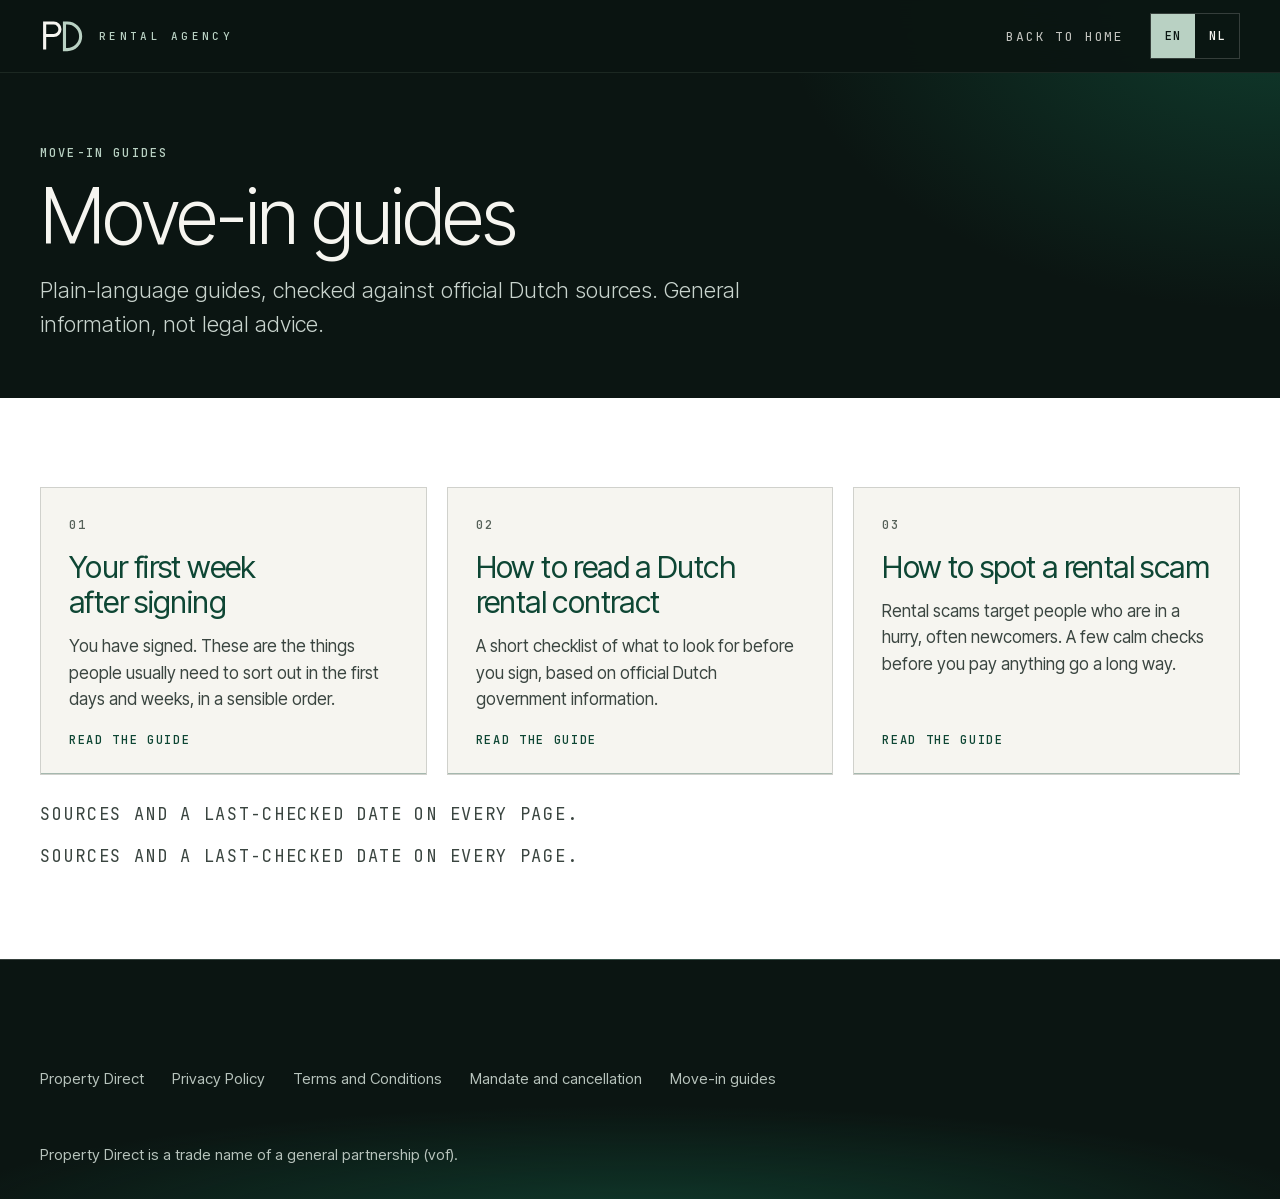
==== guides/index.html @ ff00912d "Move-in guides (EN/NL, sourced) and a tickable first-week checklist on the home page" ====
<!doctype html>
<html lang="en" data-title="gHubTitle" data-desc="gHubDesc">
<head>
  <meta charset="utf-8">
  <meta name="viewport" content="width=device-width, initial-scale=1, viewport-fit=cover">
  <title>Move-in guides – Property Direct</title>
  <meta name="description" content="Plain-language guides for moving to the Netherlands: your first week, reading a rental contract and spotting rental scams.">
  <meta name="theme-color" content="#0B1512">
  <meta name="color-scheme" content="light">
  <meta name="robots" content="index, follow">
  <link rel="alternate" hreflang="en" href="https://propertydirect.nl/guides/">
  <link rel="alternate" hreflang="nl" href="https://propertydirect.nl/guides/?lang=nl">
  <link rel="alternate" hreflang="x-default" href="https://propertydirect.nl/guides/">
  <link rel="canonical" href="https://propertydirect.nl/guides/">
  <link rel="icon" type="image/svg+xml" href="../favicon.svg">
  <link rel="icon" type="image/png" sizes="32x32" href="../favicon-32.png">
  <link rel="apple-touch-icon" sizes="180x180" href="../apple-touch-icon.png">
  <link rel="manifest" href="../site.webmanifest">
  <meta property="og:type" content="website">
  <meta property="og:site_name" content="Property Direct">
  <meta property="og:title" content="Move-in guides – Property Direct">
  <meta property="og:url" content="https://propertydirect.nl/guides/">
  <meta property="og:image" content="https://propertydirect.nl/og-image.png">
  <meta property="og:description" content="Plain-language guides for moving to the Netherlands: your first week, reading a rental contract and spotting rental scams.">
  <meta name="twitter:card" content="summary_large_image">
  <link rel="preload" href="../fonts/inter-tight-latin.woff2" as="font" type="font/woff2" crossorigin>
  <link rel="stylesheet" href="../css/style.css">
  <script src="../js/config.js" defer></script>
  <script src="../js/i18n.js" defer></script>
  <script>document.documentElement.classList.add('js');</script>
</head>
<body>
  <a class="skip" href="#main" data-i18n="skip">Skip to content</a>
  <svg width="0" height="0" style="position:absolute" aria-hidden="true" focusable="false">
    <symbol id="pd" viewBox="0 0 158 120">
      <path class="mp" d="M16 108 V14 H48 A22 22 0 0 1 48 58 H16" fill="none" stroke-width="11" stroke-linejoin="miter"/>
      <path class="md" d="M86 108 V14 H96 A47 47 0 0 1 96 108 Z" fill="none" stroke-width="11" stroke-linejoin="miter"/>
    </symbol>
  </svg>

  <header class="site-header always-solid" id="site-header">
    <div class="wrap bar">
      <a class="brand" href="../index.html" aria-label="PD Rental Agency – Property Direct">
        <svg class="mark" viewBox="0 0 158 120" width="45" height="34" aria-hidden="true" focusable="false"><use href="#pd"/></svg>
        <span>Rental Agency</span>
      </a>
      <div class="bar-end">
        <a class="back-link" href="../index.html" data-i18n="backHome">Back to home</a>
        <div class="lang" role="group" aria-label="Language / Taal">
          <button type="button" data-lang="en" aria-pressed="true">EN</button>
          <button type="button" data-lang="nl" aria-pressed="false">NL</button>
        </div>
      </div>
    </div>
  </header>

  <main id="main">
    <section class="legal-hero">
      <div class="wrap">
        <p class="label on-dark"><a class="crumb" href="../index.html" data-i18n="guidesLabel">Move-in guides</a></p>
        <h1 data-lang-block="en">Move-in guides</h1>
        <h1 data-lang-block="nl" hidden>Verhuisgidsen</h1>
        <p class="lead-hero" data-i18n="guidesLead" data-lang-block="en">Plain-language guides, checked against official Dutch sources. General information, not legal advice.</p>
        <p class="lead-hero" data-lang-block="nl" hidden>Begrijpelijke gidsen, getoetst aan officiële Nederlandse bronnen. Algemene informatie, geen juridisch advies.</p>
      </div>
    </section>
    <section class="legal guide">
      <div class="wrap">
        <div class="doc wide">
<div class="gcards"><a class="gcard" href="first-week.html"><span class="label">01</span><h2 data-i18n="g1t">Your first week after signing</h2><p data-i18n="g1l">You have signed. These are the things people usually need to sort out in the first days and weeks, in a sensible order.</p><span class="go" data-i18n="guideRead">Read the guide</span></a><a class="gcard" href="rental-contract.html"><span class="label">02</span><h2 data-i18n="g2t">How to read a Dutch rental contract</h2><p data-i18n="g2l">A short checklist of what to look for before you sign, based on official Dutch government information.</p><span class="go" data-i18n="guideRead">Read the guide</span></a><a class="gcard" href="rental-scams.html"><span class="label">03</span><h2 data-i18n="g3t">How to spot a rental scam</h2><p data-i18n="g3l">Rental scams target people who are in a hurry, often newcomers. A few calm checks before you pay anything go a long way.</p><span class="go" data-i18n="guideRead">Read the guide</span></a></div><p class="checked" data-i18n="guideSources">Sources and a last-checked date on every page.</p>
</div><p class="checked" data-i18n="guideSources">Sources and a last-checked date on every page.</p>

        </div>
      </div>
    </section>
  </main>

  <footer class="site-footer">
    <div class="wrap">
      <ul class="flinks legal-links">
        <li><a href="../index.html">Property Direct</a></li>
        <li><a href="../privacy.html" data-i18n="privacyLink">Privacy Policy</a></li>
        <li><a href="../terms.html" data-i18n="termsLink">Terms and Conditions</a></li>
        <li><a href="../mandate.html" data-i18n="mandateLink">Mandate and cancellation</a></li>
        <li><a href="../guides/index.html" data-i18n="guidesLink">Move-in guides</a></li>
      </ul>
      <p class="fine" data-i18n="fVof" style="margin-top:20px;padding-top:20px">Property Direct is a trade name of a general partnership (vof).</p>
    </div>
  </footer>

</body>
</html>
---- css/style.css ----
/* Property Direct
   Quiet and editorial: Night and Paper, emerald glows, hairlines, square corners.
   Inter Tight light for display, JetBrains Mono for labels. */

@font-face {
  font-family: 'Inter Tight';
  src: url('../fonts/inter-tight-latin.woff2') format('woff2');
  font-weight: 300 600;
  font-style: normal;
  font-display: swap;
}
@font-face {
  font-family: 'JetBrains Mono';
  src: url('../fonts/jetbrains-mono-latin.woff2') format('woff2');
  font-weight: 400 500;
  font-style: normal;
  font-display: swap;
}
/* Handwriting face for signatures and initials (SIL Open Font License, Mrs Saint Delafield). Loaded only when used. */
@font-face {
  font-family: 'Signature';
  src: url('../fonts/signature-latin.woff2') format('woff2');
  font-weight: 400;
  font-style: normal;
  font-display: swap;
}
/* Metric-matched fallback so the swap to Inter Tight does not move the layout. */
@font-face {
  font-family: 'Inter Tight Fallback';
  src: local('Arial');
  size-adjust: 96%;
  ascent-override: 96%;
  descent-override: 24%;
  line-gap-override: 0%;
}
@font-face {
  font-family: 'JetBrains Mono Fallback';
  src: local('Menlo'), local('Courier New');
  size-adjust: 100%;
}

:root {
  --nacht: #0B1512;
  --nacht-2: #101D19;
  --papier: #F6F5F0;
  --smaragd: #0E4634;
  --smaragd-dark: #0A3527;
  --glow: #166E50;
  --salie: #B9D1C3;
  --mist: #66726C;
  --mist-text: #566159;
  --wit: #FFFFFF;
  --ink-soft: #3A4540;
  --on-dark: #C9D4CE;
  --dim-dark: #94A19A;
  --err: #8A3B2E;
  --line: rgba(11, 21, 18, .16);
  --line-d: rgba(246, 245, 240, .18);
  --f-body: 'Inter Tight', 'Inter Tight Fallback', 'Helvetica Neue', Arial, sans-serif;
  --f-mono: 'JetBrains Mono', 'JetBrains Mono Fallback', ui-monospace, Menlo, monospace;
  --ease: cubic-bezier(.2, .7, .2, 1);
  --ease-reveal: cubic-bezier(.2, .7, .1, 1);
  --header-h: 72px;
  --noise: url("data:image/svg+xml,%3Csvg xmlns='http://www.w3.org/2000/svg' width='180' height='180'%3E%3Cfilter id='n'%3E%3CfeTurbulence type='fractalNoise' baseFrequency='.85' numOctaves='2' stitchTiles='stitch'/%3E%3CfeColorMatrix values='0 0 0 0 1 0 0 0 0 1 0 0 0 0 1 0 0 0 .55 0'/%3E%3C/filter%3E%3Crect width='100%25' height='100%25' filter='url(%23n)'/%3E%3C/svg%3E");
  color-scheme: light;
}

*, *::before, *::after { box-sizing: border-box; }

html { scroll-behavior: smooth; scroll-padding-top: 88px; -webkit-text-size-adjust: 100%; }

body {
  margin: 0;
  background: var(--papier);
  color: var(--nacht);
  font-family: var(--f-body);
  font-size: 18px;
  line-height: 1.55;
  font-synthesis: none;
  -webkit-font-smoothing: antialiased;
  text-rendering: optimizeLegibility;
  overflow-x: clip;
}

::selection { background: var(--smaragd); color: var(--papier); }
[hidden] { display: none !important; }
a { color: inherit; }
p { margin: 0; max-width: 62ch; text-wrap: pretty; }
h1, h2, h3, h4 { font-weight: 300; margin: 0; text-wrap: balance; }
h2 { font-size: clamp(34px, 5.2vw, 68px); line-height: 1.02; letter-spacing: -.03em; }
ol, ul { margin: 0; padding: 0; list-style: none; }
img, svg { max-width: 100%; }
section[id], .s { scroll-margin-top: 88px; }
.sr-only { position: absolute; width: 1px; height: 1px; margin: -1px; padding: 0; overflow: hidden; clip: rect(0 0 0 0); white-space: nowrap; border: 0; }

:focus-visible { outline: 2px solid var(--salie); outline-offset: 3px; }
.s :focus-visible, .statement :focus-visible, .register :focus-visible, .legal :focus-visible { outline-color: var(--smaragd); }
.who :focus-visible, .calc :focus-visible, .profile :focus-visible, .site-footer :focus-visible { outline-color: var(--salie); }

.wrap {
  width: 100%;
  max-width: 1240px;
  margin: 0 auto;
  padding-left: max(20px, env(safe-area-inset-left, 0px));
  padding-right: max(20px, env(safe-area-inset-right, 0px));
}

.label {
  font-family: var(--f-mono);
  font-size: 12px;
  font-weight: 500;
  letter-spacing: .18em;
  text-transform: uppercase;
  color: var(--mist-text);
}
.label.on-dark { color: var(--salie); }

.skip { position: absolute; left: 12px; top: -64px; z-index: 100; padding: 16px 18px; background: var(--salie); color: var(--nacht); font: 500 14px/1 var(--f-body); text-decoration: none; }
.skip:focus { top: 12px; }

/* Grain on dark sections */
.grain { position: relative; }
.grain::after { content: ""; position: absolute; inset: 0; z-index: 0; pointer-events: none; background: var(--noise); background-size: 180px 180px; opacity: .04; }


/* Cursor glow (desktop pointers only) */
.cursor-glow { position: fixed; left: 0; top: 0; width: 200px; height: 200px; margin: -100px 0 0 -100px; z-index: 65; pointer-events: none; opacity: 0; transition: opacity .5s; background: radial-gradient(circle, rgba(185, 209, 195, .16), rgba(185, 209, 195, 0) 65%); will-change: transform; }
.cursor-glow.on { opacity: 1; }

/* Buttons and links */
.btn {
  position: relative;
  display: inline-flex;
  align-items: center;
  justify-content: center;
  min-height: 52px;
  padding: 0 30px;
  font: 500 14px/1 var(--f-body);
  letter-spacing: .12em;
  text-transform: uppercase;
  text-decoration: none;
  border: 1px solid transparent;
  border-radius: 0;
  cursor: pointer;
  white-space: nowrap;
  overflow: hidden;
  isolation: isolate;
  transition: background .25s var(--ease), color .25s var(--ease), border-color .25s var(--ease), transform .25s var(--ease);
}
.btn::after { content: ""; position: absolute; inset: 0; z-index: -1; background: linear-gradient(100deg, transparent 30%, rgba(255, 255, 255, .35) 50%, transparent 70%); transform: translateX(-120%); }
.btn:hover::after { transform: translateX(120%); transition: transform .8s var(--ease); }
.btn .arr { display: inline-block; margin-left: 14px; transition: transform .3s var(--ease); }
.btn:hover .arr, .btn:focus-visible .arr { transform: translateX(4px); }
.btn-sm { min-height: 44px; padding: 0 20px; font-size: 12px; }
.btn-primary { background: var(--smaragd); color: var(--papier); }
.btn-primary:hover { background: var(--smaragd-dark); }
.btn-light { background: var(--salie); color: var(--nacht); }
.btn-light:hover { background: #cfe0d6; }
.btn-ghost { border-color: currentColor; background: transparent; color: inherit; }
.btn-ghost:hover { background: rgba(185, 209, 195, .14); }
.btn[disabled] { opacity: .6; cursor: wait; }
.btn:active { transform: translateY(1px); }

.magnet-wrap { display: inline-block; }
.magnet-wrap .btn { transform: translate3d(var(--tx, 0px), var(--ty, 0px), 0); transition: transform .35s var(--ease), background .25s var(--ease); }

/* Underline that draws left to right */
.link-cta, .legal a, .check a, .site-footer .flinks a, .doc a {
  background-image: linear-gradient(currentColor, currentColor), linear-gradient(currentColor, currentColor);
  background-repeat: no-repeat;
  background-position: 0 100%, 0 100%;
  background-size: 0 1px, 100% 1px;
  text-decoration: none;
}
.link-cta, .legal a, .check a, .doc a { background-image: linear-gradient(currentColor, currentColor), linear-gradient(rgba(14, 70, 52, .35), rgba(14, 70, 52, .35)); transition: background-size .45s var(--ease); }
.link-cta:hover, .legal a:hover, .check a:hover, .doc a:hover, .site-footer .flinks a:hover { background-size: 100% 1px, 100% 1px; }
.site-footer .flinks a { background-image: linear-gradient(var(--salie), var(--salie)), linear-gradient(rgba(185, 209, 195, 0), rgba(185, 209, 195, 0)); transition: background-size .45s var(--ease), color .2s; }

.link-cta {
  display: inline-block;
  margin-top: clamp(20px, 3vw, 36px);
  min-height: 44px;
  padding: 14px 0 10px;
  font: 500 13px/1.3 var(--f-mono);
  letter-spacing: .14em;
  text-transform: uppercase;
  color: var(--smaragd);
}
.link-cta:hover { color: var(--nacht); }

/* Logo mark */
.mark { display: block; width: auto; }
.mp { stroke: var(--mp, var(--nacht)); }
.md { stroke: var(--md, var(--smaragd)); }

/* Header */
.site-header { position: fixed; top: 0; left: 0; right: 0; z-index: 50; color: var(--papier); color-scheme: dark; border-bottom: 1px solid transparent; transition: background .4s var(--ease), border-color .4s var(--ease); }
.site-header.is-solid, .site-header.always-solid, .site-header.menu-open { background: rgba(11, 21, 18, .94); -webkit-backdrop-filter: blur(16px) saturate(1.2); backdrop-filter: blur(16px) saturate(1.2); border-bottom-color: rgba(185, 209, 195, .1); }
.site-header.menu-open { background: var(--nacht); }
.bar { display: flex; align-items: center; justify-content: space-between; gap: 16px; min-height: var(--header-h); }
.brand { display: flex; align-items: center; gap: 14px; text-decoration: none; min-height: 44px; }
.brand .mark { height: 34px; --mp: var(--papier); --md: var(--salie); }
.brand .mark path { stroke-dasharray: 1; stroke-dashoffset: 0; }
.js .brand .mark path { animation: markDraw 1.6s var(--ease) .1s both; }
@keyframes markDraw { from { stroke-dashoffset: 1; } to { stroke-dashoffset: 0; } }
.brand span { font: 500 11px/1 var(--f-mono); letter-spacing: .3em; text-transform: uppercase; color: var(--salie); white-space: nowrap; }
nav.menu { display: flex; gap: 8px; align-items: center; }
nav.menu a, .back-link { position: relative; display: inline-flex; align-items: center; min-height: 44px; padding: 0 12px; font: 400 13px/1 var(--f-mono); letter-spacing: .14em; text-transform: uppercase; text-decoration: none; color: var(--papier); opacity: .78; transition: opacity .2s; }
nav.menu a::after { content: ""; position: absolute; left: 12px; right: 12px; bottom: 9px; height: 1px; background: var(--salie); transform: scaleX(0); transform-origin: 0 50%; transition: transform .4s var(--ease); }
nav.menu a:hover, nav.menu a.is-current, .back-link:hover { opacity: 1; }
nav.menu a:hover::after, nav.menu a.is-current::after { transform: scaleX(1); }
.bar-end { display: flex; gap: 14px; align-items: center; }
.lang { display: inline-flex; border: 1px solid var(--line-d); }
.lang button { font: 500 12px/1 var(--f-mono); letter-spacing: .1em; min-width: 44px; min-height: 44px; padding: 0 8px; background: transparent; color: var(--papier); border: 0; border-radius: 0; cursor: pointer; transition: background .2s, color .2s; }
.lang button:hover { background: rgba(185, 209, 195, .12); }
.lang button[aria-pressed="true"] { background: var(--salie); color: var(--nacht); }

.menu-btn { display: none; position: relative; width: 44px; height: 44px; background: transparent; border: 1px solid var(--line-d); border-radius: 0; cursor: pointer; padding: 0; }
.menu-btn span { position: absolute; left: 12px; right: 12px; height: 1px; background: var(--papier); transition: transform .35s var(--ease), top .35s var(--ease); }
.menu-btn span:nth-child(1) { top: 18px; }
.menu-btn span:nth-child(2) { top: 25px; }
.menu-btn[aria-expanded="true"] span:nth-child(1) { top: 21px; transform: rotate(45deg); }
.menu-btn[aria-expanded="true"] span:nth-child(2) { top: 21px; transform: rotate(-45deg); }

/* Full-screen mobile menu */
.mobile-menu { position: fixed; inset: 0; z-index: 45; display: flex; flex-direction: column; justify-content: center; padding: calc(var(--header-h) + 16px) max(24px, env(safe-area-inset-left, 0px)) 32px; background: radial-gradient(90% 60% at 80% 0%, rgba(22, 110, 80, .4), rgba(11, 21, 18, 0) 70%), var(--nacht); color: var(--papier); color-scheme: dark; opacity: 0; transition: opacity .35s var(--ease); overflow-y: auto; }
.mobile-menu.open { opacity: 1; }
.mobile-menu nav { position: relative; z-index: 1; display: flex; flex-direction: column; }
.mobile-menu a { display: block; padding: 14px 0; font-size: clamp(32px, 9.5vw, 56px); font-weight: 300; letter-spacing: -.03em; line-height: 1.1; text-decoration: none; border-bottom: 1px solid var(--line-d); opacity: 0; transform: translateY(26px); transition: opacity .6s var(--ease-reveal), transform .6s var(--ease-reveal); transition-delay: 0s; }
.mobile-menu.open a { opacity: 1; transform: none; transition-delay: calc(var(--n, 0) * 60ms + 120ms); }
.mobile-menu a.m-cta { color: var(--salie); border-bottom: 0; }

/* Hero */
.hero { position: relative; min-height: 100vh; min-height: 100svh; display: flex; flex-direction: column; justify-content: flex-end; background: var(--nacht); color: var(--papier); color-scheme: dark; overflow: hidden; isolation: isolate; }
.hero-media { position: absolute; inset: 0; z-index: -2; transform: translate3d(0, var(--vy, 0px), 0) scale(1.05); will-change: transform; background: radial-gradient(120% 90% at 78% 8%, rgba(22, 110, 80, .45), rgba(11, 21, 18, 0) 60%), var(--nacht); }
.hero-poster, .hero-video { position: absolute; inset: 0; width: 100%; height: 100%; object-fit: cover; opacity: .55; }
.hero-video { opacity: 0; transition: opacity 1.8s var(--ease); pointer-events: none; }
.hero-video.on { opacity: .55; }
.hero-poster { transition: opacity 1.8s var(--ease); }
.hero-media.video-on .hero-poster { opacity: 0; }
.hero-media.kb .hero-poster { animation: kenburns 30s ease-in-out infinite alternate; }
@keyframes kenburns { from { transform: scale(1); } to { transform: scale(1.06); } }
.hero::before { content: ""; position: absolute; inset: 0; z-index: -1; background: linear-gradient(90deg, rgba(11, 21, 18, .94) 0%, rgba(11, 21, 18, .66) 44%, rgba(11, 21, 18, .1) 84%), linear-gradient(0deg, rgba(11, 21, 18, 1) 0%, rgba(11, 21, 18, 0) 46%), linear-gradient(180deg, rgba(11, 21, 18, .7) 0%, rgba(11, 21, 18, 0) 22%); }
.hero-inner { position: relative; z-index: 2; padding-top: calc(var(--header-h) + 56px); padding-bottom: clamp(28px, 5vh, 56px); will-change: transform, opacity; }
.hero-label { display: flex; align-items: center; gap: 14px; margin-bottom: clamp(16px, 3vh, 28px); }
.hero-label::before { content: ""; width: 36px; height: 1px; background: var(--salie); }
.hero h1 { font-size: clamp(54px, min(12.5vw, 19svh), 184px); line-height: .92; letter-spacing: -.045em; }
.hero h1 .line { display: block; overflow: hidden; padding-bottom: .14em; margin-bottom: -.14em; }
.hero h1 em { font-style: normal; color: var(--salie); }
.hero-sub { max-width: 34em; margin-top: clamp(20px, 3.4vh, 34px); font-size: clamp(18px, 1.9vw, 24px); color: var(--on-dark); font-weight: 300; }
.hero .cta { display: flex; flex-wrap: wrap; align-items: center; gap: 14px; margin-top: clamp(24px, 4vh, 40px); }

/* Intro: masked line reveal, then the rest. Pure CSS (no JS on the critical path), and every
   animation ends fully opaque. Without JS the .js class is missing and everything is simply visible. */
@keyframes maskUp { from { transform: translateY(104%); clip-path: inset(0 0 100% 0); } to { transform: none; clip-path: inset(-12% -12% -24% -12%); } }
@keyframes fadeUp { from { opacity: 0; transform: translateY(16px); } to { opacity: 1; transform: none; } }
.js .hero .line-in { display: block; animation: maskUp .7s var(--ease-reveal) calc(var(--d0, 0s) + .05s) both; }
.js .hero .line:nth-child(2) .line-in { animation-delay: calc(var(--d0, 0s) + .15s); }
.js .hero .hero-label { animation: fadeUp .8s var(--ease-reveal) var(--d0, 0s) both; }
.js .hero .hero-sub { animation: fadeUp .8s var(--ease-reveal) calc(var(--d0, 0s) + .3s) both; }
.js .hero .cta { animation: fadeUp .8s var(--ease-reveal) calc(var(--d0, 0s) + .4s) both; }
.js .hero .trust { animation: fadeUp .8s var(--ease-reveal) calc(var(--d0, 0s) + .5s) both; }
@keyframes draw { to { stroke-dashoffset: 0; } }
.sig { display: inline-block; width: 1em; height: auto; margin-left: .12em; vertical-align: -.06em; fill: var(--salie); fill-opacity: 1; stroke: var(--salie); stroke-width: 14; stroke-linejoin: round; stroke-linecap: round; overflow: visible; }
.sig path { stroke-dasharray: 1; stroke-dashoffset: 0; }
.js .sig path { stroke-dashoffset: 1; fill-opacity: 0; animation: draw 1.9s calc(var(--d0, 0s) + .7s) cubic-bezier(.5, 0, .2, 1) forwards, sigFill .7s calc(var(--d0, 0s) + 2.3s) ease forwards; }
@keyframes sigFill { to { fill-opacity: 1; } }

.trust { position: relative; z-index: 2; border-top: 1px solid var(--line-d); background: rgba(11, 21, 18, .5); }
.trust-row { display: flex; align-items: center; justify-content: space-between; gap: 24px; }
.trust ul { display: flex; flex-wrap: wrap; gap: 10px 44px; padding: 22px 0; }
.trust li { display: flex; align-items: center; gap: 10px; font: 400 13px/1.2 var(--f-mono); letter-spacing: .16em; text-transform: uppercase; color: #B7C3BC; }
.trust li::before { content: ""; width: 6px; height: 6px; background: var(--salie); }
.scroll-line { position: relative; flex: none; width: 1px; height: 52px; overflow: hidden; background: var(--line-d); }
.scroll-line i { position: absolute; inset: 0; background: var(--salie); transform: scaleY(0); transform-origin: 0 0; animation: lineDraw 2.8s var(--ease) infinite; }
@keyframes lineDraw {
  0% { transform: scaleY(0); transform-origin: 0 0; }
  45% { transform: scaleY(1); transform-origin: 0 0; }
  55% { transform: scaleY(1); transform-origin: 0 100%; }
  100% { transform: scaleY(0); transform-origin: 0 100%; }
}

/* Statement */
.statement { background: var(--papier); padding-block: clamp(80px, 14vw, 200px); }
.stmt { max-width: 19em; font-size: clamp(30px, 5.6vw, 84px); line-height: 1.07; letter-spacing: -.03em; font-weight: 300; }
.stmt .w { opacity: 1; }

/* Sections */
section.s { padding-block: clamp(72px, 10vw, 140px); }
.head { display: flex; flex-direction: column; gap: 18px; margin-bottom: clamp(36px, 5vw, 64px); max-width: 20em; }
.head .sub { color: var(--ink-soft); font-size: 19px; max-width: 30em; }

/* How it works */
.how { background: var(--wit); border-top: 1px solid var(--line); border-bottom: 1px solid var(--line); }
.how-grid { display: grid; grid-template-columns: minmax(0, 5fr) minmax(0, 7fr); gap: clamp(32px, 7vw, 112px); align-items: start; }
.how-head { position: sticky; top: 120px; display: flex; flex-direction: column; align-items: flex-start; gap: 18px; }
.how-steps { position: relative; padding-left: 84px; --p: 0; }
.how-steps::before, .how-steps::after { content: ""; position: absolute; left: 22px; top: 23px; bottom: 23px; width: 1px; }
.how-steps::before { background: var(--line); }
.how-steps::after { background: var(--smaragd); transform-origin: 50% 0; transform: scaleY(var(--p)); }
.how-step { position: relative; padding-block: clamp(32px, 7vh, 64px); color: var(--mist-text); }
.how-step:first-child { padding-top: 0; }
.how-step .marker { position: absolute; left: -84px; top: clamp(32px, 7vh, 64px); width: 46px; height: 46px; display: grid; place-items: center; border: 1px solid var(--line); background: var(--wit); color: var(--mist-text); z-index: 1; transition: background .5s var(--ease), border-color .5s var(--ease), color .5s var(--ease), box-shadow .5s var(--ease); }
.how-step:first-child .marker { top: 0; }
.how-step .marker svg { width: 24px; height: 24px; }
.how-step.is-past .marker { border-color: var(--smaragd); color: var(--smaragd); }
.how-step.is-active .marker { background: var(--smaragd); border-color: var(--smaragd); color: var(--salie); box-shadow: 0 0 0 7px rgba(14, 70, 52, .12); }
.how-step h3 { margin-top: 12px; font-size: clamp(30px, 3.6vw, 48px); letter-spacing: -.03em; line-height: 1.05; color: var(--mist-text); transition: color .5s var(--ease); }
.how-step.is-active h3 { color: var(--smaragd); }
.how-step p { margin-top: 14px; max-width: 30em; color: var(--mist-text); font-size: 18px; transition: color .5s var(--ease); }
.how-step.is-active p { color: var(--ink-soft); }

/* Who we help */
.who { position: relative; background: radial-gradient(70% 60% at 100% 0%, rgba(22, 110, 80, .38), rgba(11, 21, 18, 0) 70%), var(--nacht); color: var(--papier); color-scheme: dark; overflow: hidden; }
.who .wrap { position: relative; z-index: 1; }
.who h2 { color: var(--papier); }
.who-grid { display: grid; grid-template-columns: repeat(3, minmax(0, 1fr)); gap: 20px; }
.who-cell { display: flex; }
.who-card { position: relative; display: flex; flex-direction: column; flex: 1; min-width: 0; background: var(--nacht-2); border: 1px solid var(--line-d); transition: transform .5s var(--ease), border-color .4s var(--ease); }
.who-card:hover { transform: translateY(-4px); border-color: var(--salie); }
.who-text { display: flex; flex-direction: column; gap: 12px; padding: clamp(22px, 2.4vw, 32px); position: relative; z-index: 1; }
.who-card h3 { font-size: clamp(26px, 2.6vw, 34px); letter-spacing: -.025em; }
.who-card p { color: var(--on-dark); font-size: 17px; }

.duo { position: relative; margin: 0; aspect-ratio: 3 / 2; overflow: hidden; isolation: isolate; background: var(--smaragd); }
.duo picture { display: block; }
.duo img { position: absolute; left: 0; top: -12px; width: 100%; height: calc(100% + 24px); object-fit: cover; filter: grayscale(1) contrast(1.08) brightness(.92); transform: translate3d(0, var(--py, 0px), 0); transition: filter .9s var(--ease); }
.duo::before, .duo::after { content: ""; position: absolute; inset: 0; pointer-events: none; }
.duo::before { z-index: 1; background: var(--smaragd); mix-blend-mode: screen; }
.duo::after { z-index: 2; background: var(--salie); mix-blend-mode: multiply; transition: opacity .9s var(--ease); }
.who-card:hover .duo img { filter: grayscale(.72) contrast(1.08) brightness(.96); }
.who-card:hover .duo::after { opacity: .8; }

/* Cursor spotlight on cards */
.spot { position: relative; }
.spot::before { content: ""; position: absolute; inset: 0; z-index: 3; pointer-events: none; opacity: 0; transition: opacity .35s; background: radial-gradient(420px circle at var(--mx, 50%) var(--my, 50%), rgba(185, 209, 195, .10), transparent 60%); }
.spot:hover::before { opacity: 1; }
.duo.spot::before { display: none; }

/* Fee */
.fee { background: var(--papier); border-bottom: 1px solid var(--line); }
.fee-grid { display: grid; grid-template-columns: minmax(0, 5fr) minmax(0, 6fr); gap: clamp(32px, 6vw, 96px); align-items: start; }
.fee-copy { position: sticky; top: 120px; }
.fee-copy .lead { margin-top: 24px; font-size: clamp(19px, 1.9vw, 24px); font-weight: 300; max-width: 24em; }
.points { margin-top: 36px; display: grid; gap: 14px; }
.points li { display: flex; gap: 14px; color: var(--ink-soft); font-size: 17px; }
.points li::before { content: ""; flex: none; width: 14px; height: 1px; background: var(--smaragd); margin-top: .85em; }

.calc { position: relative; padding: clamp(24px, 3.4vw, 44px); background: radial-gradient(80% 70% at 100% 0%, rgba(22, 110, 80, .42), rgba(11, 21, 18, 0) 65%), var(--nacht); color: var(--papier); color-scheme: dark; overflow: hidden; }
.calc > * { position: relative; z-index: 1; }
.calc-head { display: flex; align-items: flex-end; justify-content: space-between; gap: 16px; flex-wrap: wrap; }
.calc-input { display: flex; align-items: baseline; gap: 6px; border-bottom: 1px solid var(--line-d); padding-bottom: 4px; }
.calc-input span { font-size: clamp(28px, 4vw, 44px); font-weight: 300; color: var(--salie); }
.calc-input input[type=text] { width: 4.4ch; min-width: 0; min-height: 44px; font: 300 clamp(36px, 5vw, 60px)/1 var(--f-body); font-variant-numeric: tabular-nums; letter-spacing: -.03em; color: var(--papier); background: transparent; border: 0; border-radius: 0; padding: 0; text-align: left; }
.calc-input input[type=text]:focus, .calc-input input[type=text]:focus-visible { outline: 2px solid var(--salie); outline-offset: 6px; border: 0; }
.slider { -webkit-appearance: none; appearance: none; width: 100%; height: 44px; margin: 20px 0 0; background: transparent; cursor: pointer; --fill: 25%; }
.slider::-webkit-slider-runnable-track { height: 2px; background: linear-gradient(90deg, var(--salie) var(--fill), var(--line-d) var(--fill)); }
.slider::-moz-range-track { height: 2px; background: var(--line-d); }
.slider::-moz-range-progress { height: 2px; background: var(--salie); }
.slider::-webkit-slider-thumb { -webkit-appearance: none; width: 22px; height: 22px; margin-top: -10px; background: var(--salie); border: 0; border-radius: 0; box-shadow: 0 0 0 6px rgba(185, 209, 195, .16); transition: box-shadow .2s; }
.slider::-moz-range-thumb { width: 22px; height: 22px; background: var(--salie); border: 0; border-radius: 0; box-shadow: 0 0 0 6px rgba(185, 209, 195, .16); }
.slider:hover::-webkit-slider-thumb, .slider:focus-visible::-webkit-slider-thumb { box-shadow: 0 0 0 10px rgba(185, 209, 195, .2); }
.scale { display: flex; justify-content: space-between; font: 400 11px/1 var(--f-mono); letter-spacing: .1em; color: var(--dim-dark); }
.hint { margin-top: 14px; font-size: 14px; color: var(--dim-dark); }
.calc-out { margin: 28px 0 0; }
.crow { display: flex; justify-content: space-between; align-items: baseline; gap: 16px; padding: 14px 0; border-top: 1px solid var(--line-d); }
.crow dt { color: var(--on-dark); font-size: 16px; }
.crow dd { margin: 0; min-width: 8ch; text-align: right; font-size: 22px; font-variant-numeric: tabular-nums; font-feature-settings: "tnum" 1; }
.split { display: flex; height: 6px; margin-top: 8px; background: var(--line-d); }
.split i { display: block; height: 100%; transition: width .6s var(--ease); }
.split .s-fee { background: var(--salie); }
.split .s-vat { background: var(--glow); }
.total { display: flex; flex-direction: column; gap: 10px; margin-top: 26px; }
.total output { display: block; font-size: clamp(44px, 7vw, 92px); font-weight: 300; letter-spacing: -.045em; line-height: .98; color: var(--salie); font-variant-numeric: tabular-nums; font-feature-settings: "tnum" 1; }
.due { margin-top: 18px; padding-top: 16px; border-top: 1px solid var(--line-d); font: 500 13px/1.5 var(--f-mono); letter-spacing: .06em; color: var(--salie); max-width: none; }
.note { margin-top: 10px; font-size: 14px; color: var(--dim-dark); }

.compare { margin-top: 36px; }
.compare .label { display: block; margin-bottom: 14px; }
.cmp-grid { display: grid; grid-template-columns: repeat(2, minmax(0, 1fr)); border: 1px solid var(--line); background: var(--wit); }
.cmp { padding: 22px clamp(16px, 2vw, 26px); }
.cmp h3 { font-size: 15px; font-weight: 500; letter-spacing: 0; color: var(--mist-text); }
.cmp p { margin-top: 8px; font-size: 18px; font-weight: 300; color: var(--mist-text); }
.cmp-b { border-left: 1px solid var(--smaragd); box-shadow: inset 3px 0 0 var(--smaragd); }
.cmp-b h3 { color: var(--smaragd); }
.cmp-b p { color: var(--nacht); }

.examples { margin-top: 36px; }
.examples .label { margin-bottom: 12px; display: block; }
.table-wrap { overflow-x: auto; }
table { width: 100%; border-collapse: collapse; font-variant-numeric: tabular-nums; font-size: 17px; }
th { font: 500 11px/1 var(--f-mono); letter-spacing: .14em; text-transform: uppercase; color: var(--mist-text); text-align: right; padding: 0 0 12px; border-bottom: 1px solid var(--nacht); }
td { text-align: right; padding: 14px 0; border-bottom: 1px solid var(--line); }
th:first-child, td:first-child { text-align: left; }

/* Register */
.register { position: relative; background: var(--wit); }
.reg-grid { display: grid; grid-template-columns: minmax(0, 7fr) minmax(0, 5fr); gap: clamp(32px, 5vw, 80px); align-items: start; }
.reg-main .head { max-width: 30em; }

form { position: relative; border: 1px solid var(--nacht); padding: clamp(22px, 3vw, 40px); display: flex; flex-direction: column; gap: 22px; background: var(--papier); }
.form-top { display: flex; justify-content: space-between; align-items: baseline; gap: 12px; }
.step-name { color: var(--nacht); }
.bar-track { position: relative; height: 2px; margin-top: -6px; background: var(--line); }
.bar-track i { position: absolute; inset: 0; display: block; background: var(--smaragd); transform-origin: 0 50%; transform: scaleX(var(--f, .333)); transition: transform .5s var(--ease); }
.pane { display: flex; flex-direction: column; gap: 24px; }
.pane.enter-next { animation: paneNext .3s var(--ease) both; }
.pane.enter-prev { animation: panePrev .3s var(--ease) both; }
@keyframes paneNext { from { opacity: 0; transform: translateX(24px); } to { opacity: 1; transform: none; } }
@keyframes panePrev { from { opacity: 0; transform: translateX(-24px); } to { opacity: 1; transform: none; } }
fieldset { border: 0; margin: 0; padding: 0; display: flex; flex-direction: column; min-width: 0; }
legend { padding: 0; margin-bottom: 12px; font-size: 20px; font-weight: 500; letter-spacing: -.01em; }
.opts { display: flex; flex-wrap: wrap; gap: 10px; }
.opts label { position: relative; }
.opts input { position: absolute; opacity: 0; inset: 0; width: 100%; height: 100%; margin: 0; cursor: pointer; }
.opts span { display: inline-flex; align-items: center; min-height: 46px; padding: 0 18px; border: 1px solid var(--line); background: var(--wit); font-size: 16px; transition: border-color .2s, background .25s var(--ease), color .25s var(--ease), transform .25s var(--ease); }
.opts label:hover span { border-color: var(--smaragd); transform: translateY(-1px); }
.opts input:checked + span { border-color: var(--smaragd); background: var(--smaragd); color: var(--papier); }
.opts input:focus-visible + span { outline: 2px solid var(--smaragd); outline-offset: 2px; }
.field { display: flex; flex-direction: column; gap: 8px; min-width: 0; }
.field > label:not(.check) { font: 500 12px/1 var(--f-mono); letter-spacing: .16em; text-transform: uppercase; color: var(--mist-text); }
input[type=text], input[type=email], input[type=tel] { font: 400 17px var(--f-body); min-height: 50px; padding: 0 14px; border: 1px solid var(--line); background: var(--wit); color: var(--nacht); border-radius: 0; width: 100%; transition: border-color .2s; }
input[type=text]::placeholder { color: #7A857F; }
input[type=text]:focus, input[type=email]:focus, input[type=tel]:focus { outline: 2px solid var(--smaragd); outline-offset: 1px; border-color: var(--smaragd); }
input[aria-invalid="true"] { border-color: var(--err); }
.two { display: grid; grid-template-columns: 1fr 1fr; gap: 16px; }
.check { display: flex; gap: 12px; align-items: flex-start; font-size: 15px; color: var(--ink-soft); cursor: pointer; }
.check input { margin: 3px 0 0; width: 20px; height: 20px; flex: none; accent-color: var(--smaragd); }
.check a, a.inline { color: var(--smaragd); }
.fmsg { margin: 8px 0 0; font-size: 14px; line-height: 1.4; color: var(--err); max-width: none; }
.fmsg:empty { display: none; }
.hp { position: absolute; left: -9999px; width: 1px; height: 1px; overflow: hidden; }
.err { color: var(--err); font-size: 15px; margin: 0; max-width: none; }
.err:empty { display: none; }
.err a { color: var(--err); }
.actions { display: flex; justify-content: space-between; gap: 12px; flex-wrap: wrap; }
.actions .btn-ghost { color: var(--nacht); }
.thanks { display: flex; flex-direction: column; align-items: flex-start; gap: 14px; padding: 12px 0; outline: none; }
.thanks h3 { font-size: clamp(40px, 5vw, 60px); letter-spacing: -.035em; }
.thanks p { color: var(--ink-soft); max-width: 30em; }
.check-art { width: 72px; height: 72px; color: var(--smaragd); }
.check-art circle { stroke-dasharray: 176; stroke-dashoffset: 176; animation: draw176 .9s var(--ease) forwards; }
.check-art path { stroke-dasharray: 60; stroke-dashoffset: 60; animation: draw176 .6s .6s var(--ease) forwards; }
@keyframes draw176 { to { stroke-dashoffset: 0; } }

/* Live search profile, styled like a private-bank card */
.profile { position: sticky; top: 110px; background: radial-gradient(90% 80% at 100% 0%, rgba(22, 110, 80, .45), rgba(11, 21, 18, 0) 65%), linear-gradient(150deg, #101D19, var(--nacht) 70%); color: var(--papier); color-scheme: dark; padding: clamp(24px, 3vw, 36px); overflow: hidden; border: 1px solid rgba(185, 209, 195, .3); box-shadow: inset 0 0 0 6px var(--nacht), inset 0 0 0 7px var(--line-d); }
.profile > * { position: relative; z-index: 1; }
.p-head { display: flex; justify-content: space-between; align-items: center; gap: 12px; padding-bottom: 18px; border-bottom: 1px solid var(--line-d); }
.p-brand { display: inline-flex; align-items: center; gap: 12px; }
.p-brand .mark { height: 26px; --mp: var(--papier); --md: var(--salie); }
.status { display: inline-flex; align-items: center; gap: 8px; padding: 6px 10px; border: 1px solid var(--line-d); font: 500 11px/1 var(--f-mono); letter-spacing: .12em; text-transform: uppercase; color: var(--on-dark); }
.status i { width: 7px; height: 7px; background: var(--mist); }
.status[data-state="ready"] { color: var(--nacht); background: var(--salie); border-color: var(--salie); }
.status[data-state="ready"] i { background: var(--smaragd); }
.status[data-state="sent"] { color: var(--salie); border-color: var(--salie); }
.status[data-state="sent"] i { background: var(--salie); animation: pulse 1.6s ease-in-out infinite; }
@keyframes pulse { 50% { opacity: .25; transform: scale(.7); } }
.p-rows { margin: 0; }
.p-row { display: flex; justify-content: space-between; align-items: baseline; gap: 16px; padding: 15px 0; border-bottom: 1px solid var(--line-d); }
.p-row.sm { padding: 11px 0; }
.p-row dt { font: 400 12px/1.2 var(--f-mono); letter-spacing: .12em; text-transform: uppercase; color: var(--dim-dark); }
.p-row dd { margin: 0; text-align: right; font-size: 20px; font-weight: 300; color: #7E8B84; transition: color .3s; }
.p-row.sm dd { font-size: 16px; }
.p-row.is-set dd { color: var(--papier); }
.p-row.flash dd { animation: flash .9s var(--ease); }
@keyframes flash { 0% { color: var(--salie); transform: translateX(8px); opacity: 0; } 100% { transform: none; opacity: 1; } }
.p-meter { height: 2px; margin-top: 22px; background: var(--line-d); overflow: hidden; }
.p-meter i { display: block; height: 100%; background: linear-gradient(90deg, var(--glow), var(--salie)); transform-origin: 0 50%; transform: scaleX(var(--m, 0)); transition: transform .6s var(--ease); }
.p-note { margin-top: 14px; font: 400 12px/1.4 var(--f-mono); letter-spacing: .06em; color: var(--dim-dark); max-width: none; }

/* About */
.about { background: var(--papier); border-top: 1px solid var(--line); padding-bottom: 0; }
.fquote { margin: 0 0 clamp(48px, 7vw, 96px); padding-top: clamp(32px, 4vw, 56px); border-top: 1px solid var(--nacht); }
.fquote blockquote { margin: 0; }
.fquote blockquote p { max-width: 21em; font-size: clamp(30px, 4.8vw, 76px); line-height: 1.04; letter-spacing: -.035em; font-weight: 300; text-wrap: balance; }
.fquote figcaption { display: flex; flex-wrap: wrap; align-items: center; gap: 16px 28px; margin-top: clamp(28px, 4vw, 48px); }
.fquote .initials { font: 400 clamp(44px, 6vw, 84px)/1 'Signature', 'Inter Tight', cursive; color: var(--smaragd); letter-spacing: 0; white-space: nowrap; padding-right: 28px; border-right: 1px solid var(--line); }
.fquote .cite { font: 400 13px/1.6 var(--f-mono); letter-spacing: .12em; text-transform: uppercase; color: var(--mist-text); }
.fquote .cite strong { font-weight: 500; color: var(--nacht); }
.believe { margin: 0 0 clamp(48px, 7vw, 96px); }
.believe > .label { display: block; margin-bottom: 18px; }
.believe ul { display: grid; grid-template-columns: repeat(3, minmax(0, 1fr)); border-top: 1px solid var(--line); }
.believe li { padding: 22px clamp(14px, 2vw, 28px) 4px 0; display: flex; flex-direction: column; gap: 10px; }
.believe li + li { padding-left: clamp(14px, 2vw, 28px); border-left: 1px solid var(--line); }
.believe li .label { color: var(--smaragd); }
.believe li p { font-size: 18px; font-weight: 300; line-height: 1.35; color: var(--nacht); }
.founders { display: grid; grid-template-columns: repeat(2, minmax(0, 1fr)); gap: clamp(16px, 4vw, 64px); max-width: 640px; }
.founder { margin: 0; display: flex; flex-direction: column; gap: 22px; align-items: flex-start; }
.avatar { position: relative; width: min(100%, 220px); aspect-ratio: 1; border: 1px solid var(--line); border-radius: 50%; display: grid; place-items: center; background: var(--wit); transform: perspective(700px) rotateX(var(--rx, 0deg)) rotateY(var(--ry, 0deg)); transition: transform .5s var(--ease); }
.avatar .ring { position: absolute; inset: -9px; border-radius: 50%; border: 1px solid rgba(14, 70, 52, .35); border-top-color: var(--smaragd); border-right-color: transparent; animation: spin 24s linear infinite; pointer-events: none; }
@keyframes spin { to { transform: rotate(360deg); } }
.avatar::before { content: ""; position: absolute; inset: 7px; border: 1px solid var(--line); border-radius: 50%; }
.avatar .mono { font-size: clamp(64px, 9vw, 104px); font-weight: 300; letter-spacing: -.05em; line-height: 1; color: var(--smaragd); }
.avatar img { position: absolute; inset: 0; width: 100%; height: 100%; object-fit: cover; border-radius: 50%; }
.founder figcaption strong { font-weight: 500; font-size: clamp(18px, 2vw, 22px); }
.band { position: relative; margin-top: clamp(56px, 8vw, 112px); height: clamp(200px, 30vw, 400px); overflow: hidden; background: var(--smaragd); isolation: isolate; }
.band img { width: 100%; height: 100%; object-fit: cover; object-position: 50% 62%; filter: grayscale(1) contrast(1.08) brightness(.9); }
.band::before, .band::after { content: ""; position: absolute; inset: 0; pointer-events: none; }
.band::before { z-index: 1; background: var(--smaragd); mix-blend-mode: screen; }
.band::after { z-index: 2; background: var(--salie); mix-blend-mode: multiply; }
.band .fade { position: absolute; inset: 0; z-index: 3; background: linear-gradient(180deg, var(--papier) 0%, rgba(246, 245, 240, 0) 16%), linear-gradient(0deg, rgba(11, 21, 18, .6), rgba(11, 21, 18, 0) 55%); }

/* FAQ */
.faq-sec { background: var(--wit); }
.faq-grid { display: grid; grid-template-columns: minmax(0, 5fr) minmax(0, 7fr); gap: clamp(32px, 6vw, 96px); align-items: start; }
.faq-grid .head { position: sticky; top: 120px; margin-bottom: 0; align-items: flex-start; }
.faq { border-top: 1px solid var(--nacht); }
.faq-item { border-bottom: 1px solid var(--line); }
.faq-item h3 { margin: 0; font-size: inherit; font-weight: inherit; letter-spacing: normal; }
.faq-q { display: flex; justify-content: space-between; align-items: center; gap: 24px; width: 100%; min-height: 44px; padding: 24px 0; text-align: left; font: 400 clamp(19px, 2.1vw, 25px)/1.25 var(--f-body); letter-spacing: -.015em; color: var(--nacht); background: none; border: 0; border-radius: 0; cursor: pointer; transition: color .2s; }
.faq-q:hover { color: var(--smaragd); }
.faq-q::after { content: ""; flex: none; width: 14px; height: 14px; background: linear-gradient(var(--smaragd), var(--smaragd)) center / 100% 1px no-repeat, linear-gradient(var(--smaragd), var(--smaragd)) center / 1px 100% no-repeat; transition: transform .45s var(--ease); }
.faq-q[aria-expanded="true"]::after { transform: rotate(45deg); }
.faq-a { display: grid; grid-template-rows: 0fr; visibility: hidden; transition: grid-template-rows .45s var(--ease), visibility 0s .45s; }
.faq-a > div { min-height: 0; overflow: hidden; }
.faq-item.open .faq-a { grid-template-rows: 1fr; visibility: visible; transition: grid-template-rows .45s var(--ease), visibility 0s 0s; }
.faq-a p { padding: 0 0 26px; color: var(--ink-soft); max-width: 40em; }
html:not(.js) .faq-a { grid-template-rows: 1fr; visibility: visible; }

/* Footer */
.site-footer { position: relative; overflow: hidden; background: radial-gradient(80% 70% at 50% 110%, rgba(22, 110, 80, .42), rgba(11, 21, 18, 0) 70%), var(--nacht); color: #B7C3BC; color-scheme: dark; padding-block: clamp(56px, 8vw, 96px) calc(32px + env(safe-area-inset-bottom, 0px)); border-top: 1px solid var(--line-d); }
.site-footer .wrap { position: relative; z-index: 1; }
.site-footer .wordmark { max-width: none; margin: 0 0 clamp(40px, 6vw, 72px); font-size: clamp(40px, 12vw, 176px); line-height: .92; font-weight: 300; letter-spacing: -.05em; white-space: nowrap; color: transparent; background: linear-gradient(180deg, var(--papier) 12%, rgba(246, 245, 240, .12) 100%); -webkit-background-clip: text; background-clip: text; user-select: none; }
.site-footer .cols { display: grid; grid-template-columns: minmax(0, 1.4fr) repeat(3, minmax(0, 1fr)); gap: clamp(28px, 4vw, 56px); width: 100%; }
.site-footer .mark { height: 40px; --mp: var(--papier); --md: var(--salie); margin-bottom: 16px; }
.site-footer h4 { margin: 0 0 12px; font: 500 12px/1 var(--f-mono); letter-spacing: .16em; text-transform: uppercase; color: var(--salie); }
.f-lang-h { margin-top: 22px !important; }
.site-footer p, .site-footer li, .site-footer a { font-size: 15px; line-height: 1.7; }
.site-footer .f-about { max-width: 24em; }
.site-footer .flinks a { display: inline-block; padding: 10px 0; min-height: 44px; }
.site-footer a:hover { color: var(--papier); }
.site-footer a[data-cfg-href]:not([href]) { cursor: default; }
.fee-band { display: grid; grid-template-columns: minmax(0, 1fr) minmax(0, 3fr); gap: 24px clamp(24px, 5vw, 80px); align-items: baseline; width: 100%; margin-top: clamp(40px, 6vw, 72px); padding: 28px 0; border-top: 1px solid var(--line-d); border-bottom: 1px solid var(--line-d); }
.fee-band .fine { margin: 0; padding: 0; border: 0; max-width: none; font-size: clamp(16px, 1.6vw, 20px); line-height: 1.5; font-weight: 300; color: var(--on-dark); letter-spacing: -.01em; }
.site-footer .f-vof { margin: 20px 0 0; max-width: none; color: var(--dim-dark); font-size: 13px; }
.f-bottom { display: flex; justify-content: space-between; align-items: center; gap: 16px; margin-top: 20px; }
.f-bottom .copy { font-size: 13px; color: var(--dim-dark); }
.to-top { display: inline-flex; align-items: center; gap: 14px; min-height: 44px; font: 500 12px/1 var(--f-mono); letter-spacing: .16em; text-transform: uppercase; text-decoration: none; color: var(--salie); }
.to-top svg { overflow: visible; transition: transform .4s var(--ease); }
.to-top path { stroke-dasharray: 1; stroke-dashoffset: 0; transition: stroke-dashoffset .9s var(--ease); }
.js .to-top path { stroke-dashoffset: 1; }
.js .f-bottom.in .to-top path { stroke-dashoffset: 0; }
.to-top:hover svg { transform: translateY(-4px); }

/* Mobile register button */
.fab { position: fixed; left: 16px; right: 16px; bottom: max(16px, env(safe-area-inset-bottom, 0px)); z-index: 40; transform: translateY(160%); transition: transform .5s var(--ease); box-shadow: 0 12px 32px rgba(0, 0, 0, .35); }
.fab.show { transform: none; }

/* Reveal on scroll. Hidden only when JS runs; the end state is always opacity 1. */
.js [data-reveal] { opacity: 0; transform: translateY(26px); transition: opacity .9s var(--ease-reveal), transform .9s var(--ease-reveal); transition-delay: calc(var(--i, 0) * 110ms); }
.js [data-reveal].in, .pd-late [data-reveal] { opacity: 1; transform: none; }

/* Legal pages */
.legal-hero { background: radial-gradient(60% 120% at 100% 0%, rgba(22, 110, 80, .45), rgba(11, 21, 18, 0) 65%), var(--nacht); color: var(--papier); color-scheme: dark; padding: calc(var(--header-h) + 72px) 0 56px; position: relative; overflow: hidden; }
.legal-hero .wrap { position: relative; z-index: 1; }
.legal-hero h1 { font-size: clamp(38px, 6vw, 84px); letter-spacing: -.04em; line-height: 1; margin-top: 16px; }
.legal-hero .updated { margin-top: 18px; color: var(--dim-dark); font: 400 12px/1 var(--f-mono); letter-spacing: .14em; text-transform: uppercase; }
.legal { background: var(--wit); padding-block: clamp(48px, 7vw, 96px); }
.legal .doc { max-width: 760px; }
.legal h2 { font-size: clamp(24px, 2.6vw, 32px); letter-spacing: -.02em; line-height: 1.15; margin: 48px 0 14px; font-weight: 400; }
.legal h2:first-child { margin-top: 0; }
.legal p, .legal li { color: var(--ink-soft); font-size: 17px; }
.legal p + p, .legal ul { margin-top: 14px; }
.legal ul { display: grid; gap: 8px; padding-left: 0; }
.legal ul li { position: relative; padding-left: 22px; max-width: 62ch; }
.legal ul li::before { content: ""; position: absolute; left: 0; top: .8em; width: 10px; height: 1px; background: var(--smaragd); }
.legal a { color: var(--smaragd); }
.legal .notice { padding: 16px 20px; margin-bottom: 36px; border: 1px solid var(--line); border-left: 3px solid var(--smaragd); background: var(--papier); font-size: 15px; }

/* Marquee */
.marquee { overflow: hidden; background: var(--nacht); color: var(--salie); color-scheme: dark; border-block: 1px solid var(--line-d); padding: 22px 0; }
.mq-track { display: flex; width: max-content; animation: mq 60s linear infinite; }
.mq-group { display: flex; align-items: center; gap: 44px; padding-right: 44px; white-space: nowrap; font: 400 13px/1 var(--f-mono); letter-spacing: .26em; text-transform: uppercase; }
.mq-group i { width: 6px; height: 6px; background: var(--glow); flex: none; }
@keyframes mq { to { transform: translateX(-50%); } }

/* The Shield */
.shield { position: relative; background: radial-gradient(70% 80% at 0% 100%, rgba(22, 110, 80, .35), rgba(11, 21, 18, 0) 65%), var(--nacht); color: var(--papier); color-scheme: dark; }
.shield .wrap { position: relative; z-index: 1; }
.shield h2 { color: var(--papier); }
.shield .head { max-width: 30em; }
.shield .head .sub { color: var(--on-dark); }
.shield-grid { display: grid; grid-template-columns: minmax(0, 7fr) minmax(0, 5fr); gap: clamp(20px, 3vw, 40px); align-items: start; }
.lease { position: relative; background: var(--papier); color: var(--nacht); border: 1px solid rgba(185, 209, 195, .4); box-shadow: 0 30px 80px rgba(0, 0, 0, .35); }
.lease-head { display: flex; justify-content: space-between; align-items: center; padding: 18px 22px; border-bottom: 1px solid var(--line); }
.lease-head .label { color: var(--mist-text); }
.seal { width: 30px; height: 30px; border: 1px solid var(--smaragd); border-radius: 50%; position: relative; }
.seal::after { content: ""; position: absolute; inset: 5px; border: 1px solid var(--smaragd); border-radius: 50%; opacity: .5; }
.lrow { display: grid; grid-template-columns: 30px minmax(0, 150px) minmax(0, 1fr); align-items: center; gap: 16px; width: 100%; min-height: 64px; padding: 14px 22px; text-align: left; color: inherit; font: inherit; background: transparent; border: 0; border-bottom: 1px solid var(--line); border-radius: 0; cursor: pointer; position: relative; transition: background .3s var(--ease); }
.lrow:hover, .lrow.is-active { background: rgba(14, 70, 52, .07); }
.lrow::after { content: ""; position: absolute; left: 0; top: 0; bottom: 0; width: 3px; background: var(--smaragd); transform: scaleY(0); transition: transform .35s var(--ease); }
.lrow.is-active::after { transform: scaleY(1); }
.lrow .num { display: grid; place-items: center; width: 30px; height: 30px; border: 1px solid var(--smaragd); color: var(--smaragd); font: 500 11px/1 var(--f-mono); letter-spacing: .06em; transition: background .3s, color .3s; }
.lrow:hover .num, .lrow.is-active .num { background: var(--smaragd); color: var(--salie); }
.lrow .lbl { font: 500 12px/1.3 var(--f-mono); letter-spacing: .1em; text-transform: uppercase; color: var(--mist-text); }
.lrow .fld { display: block; }
.ph { display: block; height: 8px; margin: 6px 0; background: rgba(11, 21, 18, .13); }
.w30 { width: 30%; } .w50 { width: 50%; } .w60 { width: 60%; } .w70 { width: 70%; } .w80 { width: 80%; } .w90 { width: 90%; }
.lease-foot { display: grid; grid-template-columns: 1fr 1fr; gap: 28px; padding: 26px 22px 6px; }
.lease-foot span { border-bottom: 1px solid var(--nacht); padding-bottom: 18px; }
.lease-note { padding: 10px 22px 18px; font: 400 11px/1.4 var(--f-mono); letter-spacing: .08em; color: var(--mist-text); max-width: none; }
.shield-panel { position: sticky; top: 110px; min-height: 340px; padding: clamp(24px, 3vw, 36px); background: rgba(246, 245, 240, .05); border: 1px solid rgba(185, 209, 195, .12); -webkit-backdrop-filter: blur(14px); backdrop-filter: blur(14px); display: flex; flex-direction: column; gap: 14px; }
.chk { display: flex; flex-direction: column; gap: 14px; animation: chkIn .45s var(--ease) both; }
@keyframes chkIn { from { opacity: 0; transform: translateY(10px); } to { opacity: 1; transform: none; } }
.chk h3 { font-size: clamp(26px, 3vw, 40px); letter-spacing: -.03em; line-height: 1.05; color: var(--papier); }
.chk p { color: var(--on-dark); font-size: 17px; }
.chk .src { align-self: flex-start; font: 500 12px/1.3 var(--f-mono); letter-spacing: .1em; text-transform: uppercase; color: var(--salie); padding: 8px 0; background: linear-gradient(currentColor, currentColor) 0 100% / 0 1px no-repeat, linear-gradient(rgba(185, 209, 195, .35), rgba(185, 209, 195, .35)) 0 100% / 100% 1px no-repeat; text-decoration: none; transition: background-size .4s var(--ease); }
.chk .src:hover { background-size: 100% 1px, 100% 1px; }
.sh-note { margin-top: auto; padding-top: 14px; border-top: 1px solid var(--line-d); font: 400 12px/1.5 var(--f-mono); letter-spacing: .06em; color: var(--dim-dark); max-width: none; }
.sources { display: flex; flex-wrap: wrap; align-items: center; gap: 8px 22px; margin-top: clamp(32px, 4vw, 48px); max-width: none; }
.sources a { font: 400 12px/1.3 var(--f-mono); letter-spacing: .06em; color: var(--on-dark); text-decoration: none; padding: 10px 0; background: linear-gradient(var(--salie), var(--salie)) 0 100% / 0 1px no-repeat, linear-gradient(rgba(185, 209, 195, .25), rgba(185, 209, 195, .25)) 0 100% / 100% 1px no-repeat; background-position: 0 calc(100% - 8px), 0 calc(100% - 8px); transition: background-size .4s var(--ease), color .2s; }
.sources a:hover { color: var(--papier); background-size: 100% 1px, 100% 1px; }
.sources .checked { font: 400 12px/1.3 var(--f-mono); letter-spacing: .06em; color: var(--dim-dark); margin-left: auto; }

/* Principles strip */
.principles { background: var(--papier); padding: clamp(28px, 4vw, 44px) 0; border-block: 1px solid var(--line); }
.principles ul { display: grid; grid-template-columns: repeat(4, minmax(0, 1fr)); }
.principles li { padding: 6px clamp(14px, 2vw, 28px); font-size: 16px; line-height: 1.4; font-weight: 300; color: var(--ink-soft); }
.principles li:first-child { padding-left: 0; }
.principles li + li { border-left: 1px solid var(--line); }

/* Emerald-glass key beside "How it works" */
.key3d { position: relative; width: min(100%, 440px); aspect-ratio: 11 / 7; margin-top: clamp(20px, 3vw, 40px); background: radial-gradient(80% 80% at 70% 20%, rgba(22, 110, 80, .5), rgba(11, 21, 18, 0) 70%), var(--nacht); border: 1px solid rgba(185, 209, 195, .2); color: var(--salie); overflow: hidden; }
.key3d canvas { position: absolute; inset: 0; width: 100%; height: 100%; opacity: 0; transition: opacity 1s var(--ease); }
.key3d.ready canvas { opacity: 1; }
.key-fallback { position: absolute; left: 50%; top: 50%; width: 62%; transform: translate(-50%, -50%); transition: opacity .6s; }
.key3d.ready .key-fallback { opacity: 0; }

/* Scroll-scrubbed story: day to night, pinned for ~250vh. Progress --sp (0 to 1) comes from a CSS
   scroll timeline where supported, otherwise from a small scroll handler. */
@property --sp { syntax: '<number>'; inherits: true; initial-value: 0; }
.story { background: var(--nacht); color: var(--papier); color-scheme: dark; }
.story-track { position: relative; height: 260vh; --sp: 0; }
.story-stage { position: sticky; top: 0; height: 100vh; height: 100svh; overflow: hidden; background: var(--nacht); }
.story .layer { position: absolute; inset: 0; margin: 0; isolation: isolate; background: var(--smaragd); transform: scale(calc(1 + var(--sp) * .08)); will-change: opacity, transform; }
.story .layer img { position: absolute; inset: 0; width: 100%; height: 100%; object-fit: cover; filter: grayscale(1) contrast(1.08) brightness(.8); }
.story .layer::before, .story .layer::after { content: ""; position: absolute; inset: 0; pointer-events: none; }
.story .layer::before { z-index: 1; background: var(--smaragd); mix-blend-mode: screen; }
.story .layer::after { z-index: 2; background: var(--salie); mix-blend-mode: multiply; }
.story .layer:nth-child(1) { opacity: clamp(0, calc(1 - (var(--sp) - .24) * 8), 1); }
.story .layer:nth-child(2) { opacity: min(clamp(0, calc((var(--sp) - .24) * 8), 1), clamp(0, calc(1 - (var(--sp) - .58) * 8), 1)); }
.story .layer:nth-child(3) { opacity: clamp(0, calc((var(--sp) - .58) * 8), 1); }
.story-shade { position: absolute; inset: 0; z-index: 3; background: linear-gradient(90deg, rgba(11, 21, 18, .86), rgba(11, 21, 18, .3) 60%, rgba(11, 21, 18, .1)), linear-gradient(0deg, rgba(11, 21, 18, .75), rgba(11, 21, 18, 0) 45%); }
.story-copy { position: absolute; inset: 0; z-index: 4; display: flex; align-items: center; pointer-events: none; }
.story .cap { position: absolute; left: max(20px, env(safe-area-inset-left, 0px)); right: 20px; max-width: 760px; display: flex; flex-direction: column; gap: 16px; opacity: var(--c); transform: translateY(calc((1 - var(--c)) * 28px)); }
.story .c1 { --c: clamp(0, calc(1 - (var(--sp) - .2) * 10), 1); }
.story .c2 { --c: min(clamp(0, calc((var(--sp) - .3) * 10), 1), clamp(0, calc(1 - (var(--sp) - .52) * 10), 1)); }
.story .c3 { --c: clamp(0, calc((var(--sp) - .64) * 10), 1); }
.story .cap-t { max-width: 14em; font-size: clamp(40px, 7.4vw, 108px); line-height: .98; letter-spacing: -.04em; font-weight: 300; }
.story .cap-s { max-width: 30em; font-size: clamp(17px, 1.8vw, 22px); font-weight: 300; color: var(--on-dark); }
.story-meter { position: absolute; z-index: 4; left: max(20px, env(safe-area-inset-left, 0px)); right: 20px; bottom: 28px; height: 1px; background: var(--line-d); }
.story-meter i { position: absolute; inset: 0; background: var(--salie); transform-origin: 0 50%; transform: scaleX(var(--sp)); }
@supports (animation-timeline: view()) {
  .story-track { animation: spProgress linear both; animation-timeline: view(); animation-range: contain 0% contain 100%; }
}
@keyframes spProgress { from { --sp: 0; } to { --sp: 1; } }

/* Where we search */
.where { background: var(--wit); border-top: 1px solid var(--line); }
.where-grid { display: grid; grid-template-columns: minmax(0, 6fr) minmax(0, 5fr); gap: clamp(32px, 6vw, 96px); align-items: center; }
.where-copy .head { max-width: 26em; }
.city-card { min-height: 150px; padding: 24px 26px; border: 1px solid var(--line); background: var(--papier); }
.city-card h3 { margin-top: 12px; font-size: clamp(30px, 3.4vw, 44px); letter-spacing: -.03em; line-height: 1.05; }
.city-card #city-vibe { margin-top: 10px; color: var(--ink-soft); font-size: 17px; }
.cities { display: grid; grid-template-columns: repeat(2, minmax(0, 1fr)); gap: 0 28px; margin-top: 24px; }
.city { display: flex; justify-content: space-between; align-items: center; gap: 12px; width: 100%; min-height: 48px; padding: 10px 0; text-align: left; font: 400 18px/1.2 var(--f-body); color: var(--nacht); background: none; border: 0; border-bottom: 1px solid var(--line); border-radius: 0; cursor: pointer; transition: color .2s; }
.city .arr { display: inline-block; color: var(--smaragd); transition: transform .3s var(--ease); }
.city:hover, .city.is-active { color: var(--smaragd); }
.city:hover .arr, .city.is-active .arr, .city:focus-visible .arr { transform: translateX(4px); }
.map-wrap { position: relative; width: 100%; max-width: 500px; justify-self: center; aspect-ratio: 468 / 554; }
.map-wrap svg { position: absolute; inset: 0; width: 100%; height: 100%; overflow: visible; }
.provs path { fill: var(--papier); stroke: var(--nacht); stroke-width: 1; stroke-linejoin: round; stroke-dasharray: 1; stroke-dashoffset: 0; vector-effect: non-scaling-stroke; transition: fill .4s; }
.js .provs path { stroke-dashoffset: 1; fill-opacity: 0; }
.js .map-wrap.in .provs path { animation: draw 1.8s var(--ease) forwards, fadeFill .8s ease 1.3s forwards; }
@keyframes fadeFill { to { fill-opacity: 1; } }
.provs path:hover { fill: #E6EBE5; }
.pin { position: absolute; width: 44px; height: 44px; margin: -22px 0 0 -22px; padding: 0; background: none; border: 0; cursor: pointer; }
.pin i { position: absolute; left: 50%; top: 50%; width: 10px; height: 10px; margin: -5px; background: var(--smaragd); transition: transform .3s var(--ease), background .3s; }
.pin::after { content: ""; position: absolute; left: 50%; top: 50%; width: 10px; height: 10px; margin: -5px; border: 1px solid var(--smaragd); opacity: 0; pointer-events: none; }
.js .map-wrap.in .pin::after { animation: ripple 1.5s ease-out both; animation-delay: calc(1.5s + var(--k, 0) * .1s); }
@keyframes ripple { 0% { opacity: .9; transform: scale(1); } 100% { opacity: 0; transform: scale(4.6); } }
.pin.is-active i { transform: scale(1.7); background: var(--glow); }
.region-toast { position: fixed; left: 50%; bottom: 28px; z-index: 80; transform: translate(-50%, 24px); padding: 12px 20px; background: var(--nacht); color: var(--salie); font: 500 12px/1 var(--f-mono); letter-spacing: .12em; text-transform: uppercase; border: 1px solid var(--line-d); opacity: 0; pointer-events: none; transition: opacity .35s var(--ease), transform .35s var(--ease); }
.region-toast.show { opacity: 1; transform: translate(-50%, 0); }

/* Finale: the signature draws itself */
.sign { position: relative; background: var(--nacht); color: var(--papier); color-scheme: dark; overflow: hidden; }
.sign-bg { position: absolute; inset: 0; isolation: isolate; background: var(--smaragd); }
.sign-bg img { width: 100%; height: 100%; object-fit: cover; filter: grayscale(1) contrast(1.1) brightness(.55); }
.sign-bg::before, .sign-bg::after { content: ""; position: absolute; inset: 0; }
.sign-bg::before { background: var(--smaragd); mix-blend-mode: screen; }
.sign-bg::after { background: linear-gradient(180deg, var(--nacht) 0%, rgba(11, 21, 18, .55) 40%, var(--nacht) 100%); }
.sign-inner { position: relative; z-index: 1; display: grid; grid-template-columns: minmax(0, 5fr) minmax(0, 7fr); gap: clamp(32px, 6vw, 96px); align-items: center; }
.sign .head { margin-bottom: 0; }
.sign h2 { font-size: clamp(56px, 9vw, 144px); letter-spacing: -.05em; line-height: .9; color: var(--papier); }
.sign .head .sub { color: var(--on-dark); max-width: 24em; }
.lease-sign { background: var(--papier); color: var(--nacht); border: 1px solid rgba(185, 209, 195, .4); box-shadow: 0 40px 100px rgba(0, 0, 0, .45); padding: 0; gap: 0; }
.ls-head { display: flex; justify-content: space-between; align-items: center; padding: 18px 24px; border-bottom: 1px solid var(--line); }
.ls-lines { padding: 24px 24px 8px; }
.ls-sign { position: relative; display: grid; grid-template-columns: minmax(0, 1fr) auto; gap: 8px 24px; padding: 18px 24px 8px; }
.ls-field { grid-column: 1 / -1; display: flex; flex-direction: column; gap: 8px; }
.ls-field input { min-height: 50px; padding: 0 14px; border: 1px solid var(--line); background: var(--wit); }
.ls-signature { position: relative; grid-column: 1; min-height: clamp(92px, 12vw, 130px); border-bottom: 1px solid var(--nacht); display: flex; align-items: flex-end; padding: 0 28px 4px 26px; overflow: hidden; }
.ls-signature .x { position: absolute; left: 0; bottom: 10px; font-size: 14px; color: var(--mist-text); }
.sig-text { display: inline-block; font: 400 clamp(52px, 7vw, 84px)/1.1 'Signature', cursive; color: var(--smaragd); white-space: nowrap; opacity: .28; clip-path: inset(-20% 0 -20% 0); }
.ls-signature.inked .sig-text { opacity: 1; animation: inkWipe 1.5s var(--ease) both; }
@keyframes inkWipe { from { clip-path: inset(-20% 100% -20% 0); } to { clip-path: inset(-20% -2% -20% 0); } }
.sig-under { position: absolute; left: 24px; right: 24px; bottom: 6px; width: calc(100% - 48px); height: 14px; fill: none; stroke: var(--smaragd); stroke-width: 1.6; stroke-linecap: round; overflow: visible; }
.sig-under path { stroke-dasharray: 1; stroke-dashoffset: 1; }
.ls-signature.inked .sig-under path { animation: draw 1.1s .6s var(--ease) forwards; }
.ls-fee { grid-column: 2; align-self: end; display: flex; flex-direction: column; gap: 6px; text-align: right; padding-bottom: 8px; }
.ls-fee strong { font: 500 clamp(15px, 1.6vw, 19px)/1.2 var(--f-mono); letter-spacing: .04em; color: var(--smaragd); white-space: nowrap; }
.ls-actions { display: flex; flex-wrap: wrap; align-items: center; gap: 14px 24px; padding: 22px 24px 26px; }
.ls-actions .btn { background: var(--smaragd); color: var(--papier); }
.ls-actions .btn:hover { background: var(--smaragd-dark); }
.ls-actions .hint { margin: 0; color: var(--mist-text); font-size: 14px; }
.lease-sign.shake { animation: shake .4s var(--ease); }

/* Montage reel: fast cuts in emerald duotone, one word per beat */
.reel { position: relative; background: var(--nacht); color: var(--papier); color-scheme: dark; }
.reel-stage { position: relative; width: 100%; aspect-ratio: 16 / 9; max-height: 100vh; max-height: 100svh; min-height: 280px; overflow: hidden; background: var(--nacht); }
.reel-poster, .reel-video { position: absolute; inset: 0; width: 100%; height: 100%; object-fit: cover; }
.reel-video { opacity: 0; transition: opacity .8s var(--ease); }
.reel-video.on { opacity: 1; }
.reel-shade { position: absolute; inset: 0; background: linear-gradient(0deg, rgba(11, 21, 18, .75), rgba(11, 21, 18, 0) 55%), linear-gradient(180deg, rgba(11, 21, 18, .55), rgba(11, 21, 18, 0) 25%); pointer-events: none; }
.reel-words { position: absolute; left: max(20px, 5vw); bottom: clamp(40px, 9vw, 120px); margin: 0; max-width: none; height: 1em; font-size: clamp(56px, 12vw, 200px); line-height: 1; letter-spacing: -.05em; font-weight: 300; text-transform: uppercase; }
.reel-words span { position: absolute; left: 0; bottom: 0; white-space: nowrap; opacity: 0; transform: scale(.94); transform-origin: 0 100%; }
.reel-words span.on { opacity: 1; animation: punch .35s cubic-bezier(.2, .9, .2, 1) both; }
@keyframes punch { from { transform: scale(.94); } to { transform: scale(1); } }
.reel-cap { position: absolute; right: max(20px, 5vw); bottom: clamp(24px, 3vw, 40px); margin: 0; max-width: none; text-align: right; }
html:not(.js) .reel-words span:first-child { opacity: 1; }

/* Guides */
.lead-hero { margin-top: 18px; max-width: 34em; color: var(--on-dark); font-size: clamp(18px, 2vw, 22px); font-weight: 300; }
.crumb { color: inherit; text-decoration: none; }
.crumb:hover { color: var(--papier); }
.legal .doc.wide { max-width: none; }
.steps { counter-reset: s; margin-top: 8px; }
.steps li { counter-increment: s; position: relative; padding: 26px 0 26px 68px; border-bottom: 1px solid var(--line); }
.steps li::before { content: counter(s, decimal-leading-zero); position: absolute; left: 0; top: 28px; display: grid; place-items: center; width: 44px; height: 44px; border: 1px solid var(--smaragd); color: var(--smaragd); font: 500 12px/1 var(--f-mono); letter-spacing: .08em; }
.steps h3 { margin-bottom: 8px; font-size: 22px; font-weight: 500; letter-spacing: -.01em; }
.legal .steps li p { max-width: 58ch; }
.legal .steps li p + p { margin-top: 10px; }
.src-list li { padding-left: 0; }
.src-list li::before { display: none; }
.checked { margin-top: 18px; font: 400 12px/1.4 var(--f-mono); letter-spacing: .1em; text-transform: uppercase; color: var(--mist-text); max-width: none; }
.gcards { display: grid; grid-template-columns: repeat(3, minmax(0, 1fr)); gap: 20px; margin-bottom: 28px; }
.gcard { display: flex; flex-direction: column; gap: 14px; padding: 28px; border: 1px solid var(--line); background: var(--papier); color: var(--nacht); text-decoration: none; transition: transform .4s var(--ease), border-color .3s; }
.gcard:hover { transform: translateY(-4px); border-color: var(--smaragd); }
.legal .gcard h2 { margin: 0; font-size: clamp(24px, 2.4vw, 32px); }
.gcard p { color: var(--ink-soft); font-size: 17px; }
.gcard .go { margin-top: auto; padding-top: 8px; font: 500 12px/1 var(--f-mono); letter-spacing: .14em; text-transform: uppercase; color: var(--smaragd); }

/* Move-in checklist on the home page */
.after { background: var(--papier); border-top: 1px solid var(--line); }
.after-grid { display: grid; grid-template-columns: minmax(0, 5fr) minmax(0, 7fr); gap: clamp(32px, 6vw, 96px); align-items: start; }
.after-head { position: sticky; top: 120px; }
.after-head .bar-track { margin: 22px 0 8px; }
.after-count { font: 500 12px/1 var(--f-mono); letter-spacing: .14em; text-transform: uppercase; color: var(--mist-text); max-width: none; }
.after-actions { display: flex; flex-wrap: wrap; gap: 8px 24px; align-items: center; margin-top: 18px; }
.after-actions .link-cta { margin-top: 0; }
.after-actions button.link-cta { background-color: transparent; border-width: 0; border-radius: 0; font: 500 13px/1.3 var(--f-mono); cursor: pointer; }
.checklist { border-top: 1px solid var(--nacht); }
.checklist li { border-bottom: 1px solid var(--line); }
.checklist label { display: grid; grid-template-columns: 44px minmax(0, 1fr); gap: 4px 18px; align-items: start; padding: 20px 0; cursor: pointer; }
.checklist input { position: absolute; opacity: 0; width: 1px; height: 1px; }
.checklist .tick { grid-row: 1 / span 2; width: 44px; height: 44px; border: 1px solid var(--smaragd); display: grid; place-items: center; color: transparent; transition: background .3s var(--ease), color .3s; }
.checklist .tick svg { width: 20px; height: 20px; }
.checklist input:checked + .tick { background: var(--smaragd); color: var(--salie); }
.checklist input:focus-visible + .tick { outline: 2px solid var(--smaragd); outline-offset: 3px; }
.checklist .ct { font-size: clamp(19px, 2vw, 24px); font-weight: 400; letter-spacing: -.015em; line-height: 1.2; align-self: end; transition: color .3s; }
.checklist .cd { font-size: 16px; color: var(--ink-soft); line-height: 1.4; }
.checklist input:checked ~ .ct { color: var(--mist-text); text-decoration: line-through; text-decoration-color: var(--mist); }

/* Responsive */
@media (max-width: 1080px) {
  nav.menu { gap: 0; }
  nav.menu a { padding: 0 9px; }
  nav.menu a::after { left: 9px; right: 9px; }
}

@media (max-width: 960px) {
  nav.menu { display: none; }
  .menu-btn { display: block; }
  .how-grid, .fee-grid, .reg-grid, .faq-grid, .shield-grid, .where-grid, .sign-inner, .after-grid { grid-template-columns: minmax(0, 1fr); }
  .after-head { position: static; }
  .gcards { grid-template-columns: minmax(0, 1fr); }
  .shield-panel { position: static; min-height: 0; }
  .principles ul { grid-template-columns: repeat(2, minmax(0, 1fr)); row-gap: 18px; }
  .principles li:nth-child(odd) { padding-left: 0; border-left: 0; }
  .how-head, .fee-copy, .faq-grid .head, .profile { position: static; }
  .who-grid { grid-template-columns: minmax(0, 1fr); max-width: 560px; }
  .site-footer .cols { grid-template-columns: repeat(2, minmax(0, 1fr)); }
  .trust ul { padding: 18px 0; gap: 10px 28px; }
  .how-steps { padding-left: 68px; }
  .how-steps::before, .how-steps::after { left: 19px; top: 19px; bottom: 19px; }
  .how-step .marker { left: -68px; width: 40px; height: 40px; }
  .how-step .marker svg { width: 20px; height: 20px; }
  .how-step, .how-step:first-child { padding-block: 28px; }
  .how-step:first-child { padding-top: 0; }
  .how-step .marker, .how-step:first-child .marker { top: 28px; }
  .how-step:first-child .marker { top: 0; }
}

@media (min-width: 961px) {
  .fab { display: none; }
  .mobile-menu { display: none !important; }
}

@media (max-width: 560px) {
  :root { --header-h: 64px; }
  body { font-size: 17px; }
  .brand span { display: none; }
  .bar { gap: 10px; }
  .bar-end { gap: 8px; }
  .bar-end .btn { display: none; }
  .two { grid-template-columns: 1fr; }
  .site-footer .cols { grid-template-columns: 1fr; }
  .hero .cta .btn { width: 100%; }
  .hero .cta .magnet-wrap { flex: 1 1 100%; }
  .scroll-line { display: none; }
  .trust-row { flex-direction: column; align-items: flex-start; gap: 0; }
  .trust-row .ams { padding-bottom: 16px; }
  .calc-input input[type=text] { width: 4.6ch; }
  .cmp-grid { grid-template-columns: 1fr; }
  .principles ul { grid-template-columns: 1fr; }
  .steps li { padding-left: 58px; }
  .cities { grid-template-columns: 1fr; }
  .principles li, .principles li + li { padding: 0; border-left: 0; }
  .lrow { grid-template-columns: 30px minmax(0, 1fr); }
  .lrow .fld { display: none; }
  .sources .checked { margin-left: 0; }
  .cmp-b { border-left: 0; box-shadow: none; border-top: 1px solid var(--smaragd); }
  table { font-size: 15px; }
  th { font-size: 10px; letter-spacing: .06em; }
  .actions .btn { flex: 1 1 auto; }
  .founders { gap: 16px; }
  .founder { gap: 16px; }
  .believe ul { grid-template-columns: 1fr; }
  .believe li + li { padding-left: 0; border-left: 0; border-top: 1px solid var(--line); margin-top: 18px; }
  .f-bottom { flex-direction: column; align-items: flex-start; }
  .fee-band { grid-template-columns: 1fr; }
}

@media (prefers-reduced-motion: reduce) {
  html { scroll-behavior: auto; }
  .story-track { height: auto; animation: none !important; }
  .story-stage { position: relative; height: auto; display: grid; gap: 0; }
  .story .layer { position: relative; height: 56vh; opacity: 1 !important; transform: none; }
  .story-copy, .story-meter, .story-shade { display: none; }
  *, *::before, *::after { animation-duration: .001ms !important; animation-delay: 0s !important; animation-iteration-count: 1 !important; transition-duration: .001ms !important; transition-delay: 0s !important; }
  .js .sig path { stroke-dashoffset: 0; fill-opacity: 1; }
  .js [data-reveal] { opacity: 1; transform: none; }
  .js .to-top path { stroke-dashoffset: 0; }
  .stmt .w { opacity: 1; }
  .mq-track { animation: none; }
  .reel-words span.on { animation: none; }
  .js .provs path { stroke-dashoffset: 0; fill-opacity: 1; }
  .pin::after { animation: none !important; }
  .scroll-line i { animation: none; transform: scaleY(1); }
  .cursor-glow { display: none; }
  .magnet-wrap .btn { transform: none; }
  .duo img { transform: none; }
  .avatar .ring { animation: none; }
  .ls-signature.inked .sig-text { animation: none; }
  .sig-under path { stroke-dashoffset: 0; }
  .avatar { transform: none; }
}

.legal-links { display: flex; flex-wrap: wrap; gap: 0 28px; }

/* Below-the-fold sections are only laid out and loaded when they come near the viewport. */
.who, .register, .about, .faq-sec, .site-footer, .sign { content-visibility: auto; contain-intrinsic-size: auto 1000px; }


/* Logo as progress: the D of the header mark fills with Sage as you scroll */
.mark-progress .d-fill { fill: var(--salie); stroke: none; }
.wordmark.lit { background: linear-gradient(180deg, #fff 8%, var(--salie) 100%); -webkit-background-clip: text; background-clip: text; filter: drop-shadow(0 0 28px rgba(22, 110, 80, .65)); }
.site-footer .wordmark { transition: filter 1.2s var(--ease); }

/* Logo-draw intro (first visit only), pure CSS so it never waits for scripts */
.intro { display: none; }
.intro-on { --d0: .5s; }
.intro-on .intro { position: fixed; inset: 0; z-index: 200; display: grid; place-items: center; pointer-events: none; animation: introHide 0s linear 1.05s forwards; }
.intro .pl, .intro .pr { position: absolute; top: 0; bottom: 0; width: 50.2%; background: var(--nacht); animation: introLift .45s cubic-bezier(.76, 0, .24, 1) .6s forwards; }
.intro .pl { left: 0; }
.intro .pr { right: 0; animation-delay: .68s; }
.intro svg { position: relative; z-index: 1; width: clamp(96px, 16vw, 158px); height: auto; fill: none; stroke: var(--salie); stroke-width: 11; stroke-linejoin: miter; overflow: visible; animation: introFade .25s ease .58s forwards; }
.intro svg path { stroke-dasharray: 1; stroke-dashoffset: 1; animation: draw .55s var(--ease) forwards; }
.intro svg path + path { animation-delay: .1s; }
@keyframes introLift { to { transform: translateY(-101%); } }
@keyframes introFade { to { opacity: 0; } }
@keyframes introHide { to { visibility: hidden; } }

/* Amsterdam now, and a tint that follows the visitor's local time of day */
.ams { font-size: 11px; letter-spacing: .18em; color: #8C9A93; white-space: nowrap; margin: 0; max-width: none; }
.ams time { color: var(--salie); font-variant-numeric: tabular-nums; }
.hero-tint { position: absolute; inset: 0; pointer-events: none; opacity: 0; background: var(--tint, transparent); mix-blend-mode: screen; transition: opacity 3s var(--ease), background 3s var(--ease); }
.hero.tod .hero-tint { opacity: 1; }
.hero.tod-dawn { --tint: radial-gradient(90% 70% at 20% 100%, rgba(214, 170, 120, .16), transparent 70%); }
.hero.tod-day { --tint: linear-gradient(180deg, rgba(185, 209, 195, .12), rgba(185, 209, 195, .03)); }
.hero.tod-dusk { --tint: radial-gradient(90% 80% at 80% 90%, rgba(220, 140, 80, .15), transparent 70%); }
.hero.tod-night { --tint: radial-gradient(80% 60% at 70% 0%, rgba(22, 110, 80, .12), transparent 70%); }
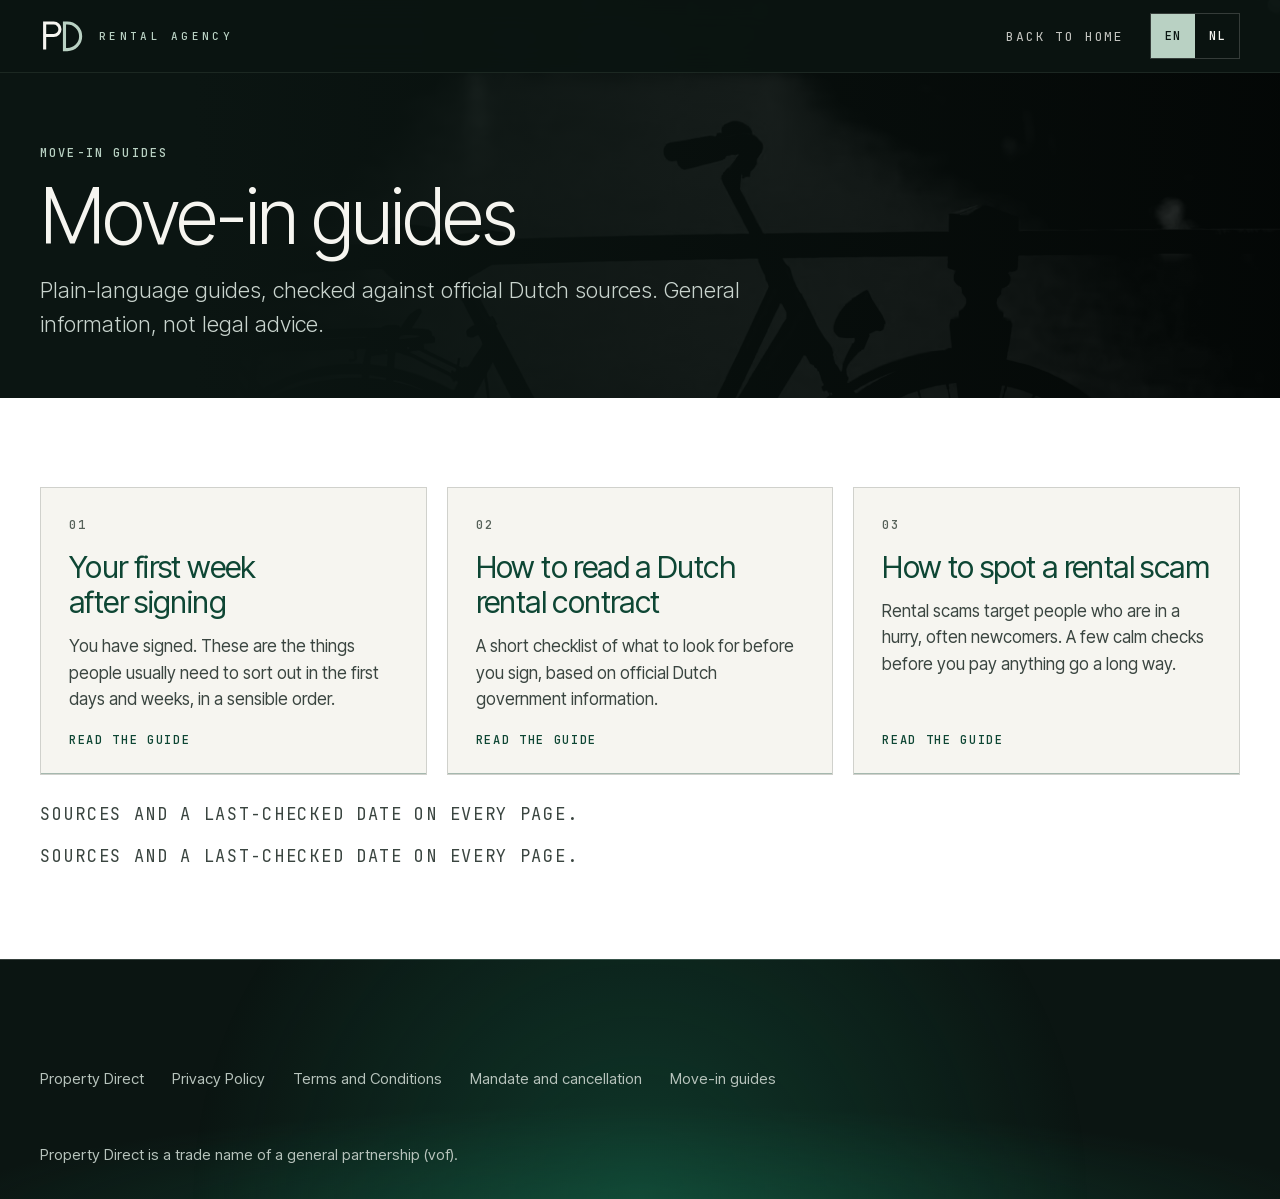
==== commit 9dc57fb0: "README for v3, reveal safety net at the page end, 44px source links, guides photo" ====
--- a/guides/index.html
+++ b/guides/index.html
@@ -56,6 +56,7 @@
 
   <main id="main">
     <section class="legal-hero">
+      <div class="sign-bg" aria-hidden="true"><picture><source type="image/avif" srcset="../assets/media/bridge-bike-800.avif 800w, ../assets/media/bridge-bike-1600.avif 1600w" sizes="100vw"><source type="image/webp" srcset="../assets/media/bridge-bike-800.webp 800w, ../assets/media/bridge-bike-1600.webp 1600w" sizes="100vw"><img src="../assets/media/bridge-bike-800.webp" width="1600" height="900" decoding="async" alt=""></picture></div>
       <div class="wrap">
         <p class="label on-dark"><a class="crumb" href="../index.html" data-i18n="guidesLabel">Move-in guides</a></p>
         <h1 data-lang-block="en">Move-in guides</h1>
--- a/css/style.css
+++ b/css/style.css
@@ -159,7 +159,7 @@
 .btn-ghost { border-color: currentColor; background: transparent; color: inherit; }
 .btn-ghost:hover { background: rgba(185, 209, 195, .14); }
 .btn[disabled] { opacity: .6; cursor: wait; }
-.btn:active { transform: translateY(1px); }
+.btn:active { transform: translateY(2px); transition-duration: .08s; }
 
 .magnet-wrap { display: inline-block; }
 .magnet-wrap .btn { transform: translate3d(var(--tx, 0px), var(--ty, 0px), 0); transition: transform .35s var(--ease), background .25s var(--ease); }
@@ -316,7 +316,7 @@
 .who h2 { color: var(--papier); }
 .who-grid { display: grid; grid-template-columns: repeat(3, minmax(0, 1fr)); gap: 20px; }
 .who-cell { display: flex; }
-.who-card { position: relative; display: flex; flex-direction: column; flex: 1; min-width: 0; background: var(--nacht-2); border: 1px solid var(--line-d); transition: transform .5s var(--ease), border-color .4s var(--ease); }
+.who-card { position: relative; display: flex; flex-direction: column; flex: 1; min-width: 0; background: rgba(246, 245, 240, .045); -webkit-backdrop-filter: blur(14px); backdrop-filter: blur(14px); border: 1px solid rgba(185, 209, 195, .12); transition: transform .5s var(--ease), border-color .4s var(--ease); }
 .who-card:hover { transform: translateY(-4px); border-color: var(--salie); }
 .who-text { display: flex; flex-direction: column; gap: 12px; padding: clamp(22px, 2.4vw, 32px); position: relative; z-index: 1; }
 .who-card h3 { font-size: clamp(26px, 2.6vw, 34px); letter-spacing: -.025em; }
@@ -324,11 +324,11 @@
 
 .duo { position: relative; margin: 0; aspect-ratio: 3 / 2; overflow: hidden; isolation: isolate; background: var(--smaragd); }
 .duo picture { display: block; }
-.duo img { position: absolute; left: 0; top: -12px; width: 100%; height: calc(100% + 24px); object-fit: cover; filter: grayscale(1) contrast(1.08) brightness(.92); transform: translate3d(0, var(--py, 0px), 0); transition: filter .9s var(--ease); }
+.duo img { position: absolute; left: 0; top: -12px; width: 100%; height: calc(100% + 24px); object-fit: cover; filter: grayscale(1) contrast(1.08) brightness(.92) blur(1.6px); transform: translate3d(0, var(--py, 0px), 0) scale(1.03); transition: filter .9s var(--ease); }
 .duo::before, .duo::after { content: ""; position: absolute; inset: 0; pointer-events: none; }
 .duo::before { z-index: 1; background: var(--smaragd); mix-blend-mode: screen; }
 .duo::after { z-index: 2; background: var(--salie); mix-blend-mode: multiply; transition: opacity .9s var(--ease); }
-.who-card:hover .duo img { filter: grayscale(.72) contrast(1.08) brightness(.96); }
+.who-card:hover .duo img, .who-card:focus-within .duo img { filter: grayscale(.72) contrast(1.08) brightness(.96) blur(0); }
 .who-card:hover .duo::after { opacity: .8; }
 
 /* Cursor spotlight on cards */
@@ -524,7 +524,7 @@
 .site-footer .wordmark { max-width: none; margin: 0 0 clamp(40px, 6vw, 72px); font-size: clamp(40px, 12vw, 176px); line-height: .92; font-weight: 300; letter-spacing: -.05em; white-space: nowrap; color: transparent; background: linear-gradient(180deg, var(--papier) 12%, rgba(246, 245, 240, .12) 100%); -webkit-background-clip: text; background-clip: text; user-select: none; }
 .site-footer .cols { display: grid; grid-template-columns: minmax(0, 1.4fr) repeat(3, minmax(0, 1fr)); gap: clamp(28px, 4vw, 56px); width: 100%; }
 .site-footer .mark { height: 40px; --mp: var(--papier); --md: var(--salie); margin-bottom: 16px; }
-.site-footer h4 { margin: 0 0 12px; font: 500 12px/1 var(--f-mono); letter-spacing: .16em; text-transform: uppercase; color: var(--salie); }
+.site-footer h3, .site-footer h4 { margin: 0 0 12px; font: 500 12px/1 var(--f-mono); letter-spacing: .16em; text-transform: uppercase; color: var(--salie); }
 .f-lang-h { margin-top: 22px !important; }
 .site-footer p, .site-footer li, .site-footer a { font-size: 15px; line-height: 1.7; }
 .site-footer .f-about { max-width: 24em; }
@@ -544,8 +544,10 @@
 .to-top:hover svg { transform: translateY(-4px); }
 
 /* Mobile register button */
-.fab { position: fixed; left: 16px; right: 16px; bottom: max(16px, env(safe-area-inset-bottom, 0px)); z-index: 40; transform: translateY(160%); transition: transform .5s var(--ease); box-shadow: 0 12px 32px rgba(0, 0, 0, .35); }
+.fab { position: fixed; left: 0; right: 0; bottom: 0; z-index: 40; padding: 10px max(16px, env(safe-area-inset-right, 0px)) calc(10px + env(safe-area-inset-bottom, 0px)) max(16px, env(safe-area-inset-left, 0px)); background: rgba(11, 21, 18, .94); -webkit-backdrop-filter: blur(14px); backdrop-filter: blur(14px); border-top: 1px solid rgba(185, 209, 195, .1); transform: translateY(110%); transition: transform .5s var(--ease); }
+.fab .btn { width: 100%; min-height: 48px; }
 .fab.show { transform: none; }
+.fab.kb { transform: translateY(110%); }
 
 /* Reveal on scroll. Hidden only when JS runs; the end state is always opacity 1. */
 .js [data-reveal] { opacity: 0; transform: translateY(26px); transition: opacity .9s var(--ease-reveal), transform .9s var(--ease-reveal); transition-delay: calc(var(--i, 0) * 110ms); }
@@ -554,6 +556,7 @@
 /* Legal pages */
 .legal-hero { background: radial-gradient(60% 120% at 100% 0%, rgba(22, 110, 80, .45), rgba(11, 21, 18, 0) 65%), var(--nacht); color: var(--papier); color-scheme: dark; padding: calc(var(--header-h) + 72px) 0 56px; position: relative; overflow: hidden; }
 .legal-hero .wrap { position: relative; z-index: 1; }
+.legal-hero .sign-bg::after { background: linear-gradient(90deg, var(--nacht) 15%, rgba(11, 21, 18, .35)); }
 .legal-hero h1 { font-size: clamp(38px, 6vw, 84px); letter-spacing: -.04em; line-height: 1; margin-top: 16px; }
 .legal-hero .updated { margin-top: 18px; color: var(--dim-dark); font: 400 12px/1 var(--f-mono); letter-spacing: .14em; text-transform: uppercase; }
 .legal { background: var(--wit); padding-block: clamp(48px, 7vw, 96px); }
@@ -605,11 +608,11 @@
 @keyframes chkIn { from { opacity: 0; transform: translateY(10px); } to { opacity: 1; transform: none; } }
 .chk h3 { font-size: clamp(26px, 3vw, 40px); letter-spacing: -.03em; line-height: 1.05; color: var(--papier); }
 .chk p { color: var(--on-dark); font-size: 17px; }
-.chk .src { align-self: flex-start; font: 500 12px/1.3 var(--f-mono); letter-spacing: .1em; text-transform: uppercase; color: var(--salie); padding: 8px 0; background: linear-gradient(currentColor, currentColor) 0 100% / 0 1px no-repeat, linear-gradient(rgba(185, 209, 195, .35), rgba(185, 209, 195, .35)) 0 100% / 100% 1px no-repeat; text-decoration: none; transition: background-size .4s var(--ease); }
+.chk .src { align-self: flex-start; display: inline-flex; align-items: center; min-height: 44px; font: 500 12px/1.3 var(--f-mono); letter-spacing: .1em; text-transform: uppercase; color: var(--salie); padding: 0; background: linear-gradient(currentColor, currentColor) 0 100% / 0 1px no-repeat, linear-gradient(rgba(185, 209, 195, .35), rgba(185, 209, 195, .35)) 0 100% / 100% 1px no-repeat; text-decoration: none; transition: background-size .4s var(--ease); }
 .chk .src:hover { background-size: 100% 1px, 100% 1px; }
 .sh-note { margin-top: auto; padding-top: 14px; border-top: 1px solid var(--line-d); font: 400 12px/1.5 var(--f-mono); letter-spacing: .06em; color: var(--dim-dark); max-width: none; }
 .sources { display: flex; flex-wrap: wrap; align-items: center; gap: 8px 22px; margin-top: clamp(32px, 4vw, 48px); max-width: none; }
-.sources a { font: 400 12px/1.3 var(--f-mono); letter-spacing: .06em; color: var(--on-dark); text-decoration: none; padding: 10px 0; background: linear-gradient(var(--salie), var(--salie)) 0 100% / 0 1px no-repeat, linear-gradient(rgba(185, 209, 195, .25), rgba(185, 209, 195, .25)) 0 100% / 100% 1px no-repeat; background-position: 0 calc(100% - 8px), 0 calc(100% - 8px); transition: background-size .4s var(--ease), color .2s; }
+.sources a { display: inline-flex; align-items: center; min-height: 44px; font: 400 12px/1.3 var(--f-mono); letter-spacing: .06em; color: var(--on-dark); text-decoration: none; padding: 0; background: linear-gradient(var(--salie), var(--salie)) 0 100% / 0 1px no-repeat, linear-gradient(rgba(185, 209, 195, .25), rgba(185, 209, 195, .25)) 0 100% / 100% 1px no-repeat; background-position: 0 calc(100% - 10px), 0 calc(100% - 10px); transition: background-size .4s var(--ease), color .2s; }
 .sources a:hover { color: var(--papier); background-size: 100% 1px, 100% 1px; }
 .sources .checked { font: 400 12px/1.3 var(--f-mono); letter-spacing: .06em; color: var(--dim-dark); margin-left: auto; }
 
@@ -739,7 +742,7 @@
 .steps { counter-reset: s; margin-top: 8px; }
 .steps li { counter-increment: s; position: relative; padding: 26px 0 26px 68px; border-bottom: 1px solid var(--line); }
 .steps li::before { content: counter(s, decimal-leading-zero); position: absolute; left: 0; top: 28px; display: grid; place-items: center; width: 44px; height: 44px; border: 1px solid var(--smaragd); color: var(--smaragd); font: 500 12px/1 var(--f-mono); letter-spacing: .08em; }
-.steps h3 { margin-bottom: 8px; font-size: 22px; font-weight: 500; letter-spacing: -.01em; }
+.legal .steps h2, .legal .steps h3 { margin: 0 0 8px; font-size: 22px; font-weight: 500; letter-spacing: -.01em; line-height: 1.25; }
 .legal .steps li p { max-width: 58ch; }
 .legal .steps li p + p { margin-top: 10px; }
 .src-list li { padding-left: 0; }
@@ -755,7 +758,7 @@
 /* Move-in checklist on the home page */
 .after { background: var(--papier); border-top: 1px solid var(--line); }
 .after-grid { display: grid; grid-template-columns: minmax(0, 5fr) minmax(0, 7fr); gap: clamp(32px, 6vw, 96px); align-items: start; }
-.after-head { position: sticky; top: 120px; }
+.after-head { position: sticky; top: 120px; display: flex; flex-direction: column; align-items: flex-start; gap: 18px; }
 .after-head .bar-track { margin: 22px 0 8px; }
 .after-count { font: 500 12px/1 var(--f-mono); letter-spacing: .14em; text-transform: uppercase; color: var(--mist-text); max-width: none; }
 .after-actions { display: flex; flex-wrap: wrap; gap: 8px 24px; align-items: center; margin-top: 18px; }
@@ -859,7 +862,8 @@
   .js .provs path { stroke-dashoffset: 0; fill-opacity: 1; }
   .pin::after { animation: none !important; }
   .scroll-line i { animation: none; transform: scaleY(1); }
-  .cursor-glow { display: none; }
+  .cursor-glow, .cursor-ring { display: none; }
+  .hero-glow, .site-footer::before { animation: none; }
   .magnet-wrap .btn { transform: none; }
   .duo img { transform: none; }
   .avatar .ring { animation: none; }
@@ -871,7 +875,14 @@
 .legal-links { display: flex; flex-wrap: wrap; gap: 0 28px; }
 
 /* Below-the-fold sections are only laid out and loaded when they come near the viewport. */
-.who, .register, .about, .faq-sec, .site-footer, .sign { content-visibility: auto; contain-intrinsic-size: auto 1000px; }
+.who, .register, .about, .after, .faq-sec, .site-footer, .sign { content-visibility: auto; }
+/* Measured heights, so the page does not jump when sections render (desktop, then stacked layouts) */
+.who { contain-intrinsic-size: auto 1100px; } .register { contain-intrinsic-size: auto 1730px; } .about { contain-intrinsic-size: auto 1960px; }
+.after { contain-intrinsic-size: auto 1050px; } .faq-sec { contain-intrinsic-size: auto 1080px; } .sign { contain-intrinsic-size: auto 790px; } .site-footer { contain-intrinsic-size: auto 910px; }
+@media (max-width: 960px) {
+  .who { contain-intrinsic-size: auto 1650px; } .register { contain-intrinsic-size: auto 1600px; } .about { contain-intrinsic-size: auto 1480px; }
+  .after { contain-intrinsic-size: auto 1350px; } .faq-sec { contain-intrinsic-size: auto 1110px; } .sign { contain-intrinsic-size: auto 850px; } .site-footer { contain-intrinsic-size: auto 1280px; }
+}
 
 
 /* Logo as progress: the D of the header mark fills with Sage as you scroll */
@@ -881,13 +892,13 @@
 
 /* Logo-draw intro (first visit only), pure CSS so it never waits for scripts */
 .intro { display: none; }
-.intro-on { --d0: .5s; }
-.intro-on .intro { position: fixed; inset: 0; z-index: 200; display: grid; place-items: center; pointer-events: none; animation: introHide 0s linear 1.05s forwards; }
-.intro .pl, .intro .pr { position: absolute; top: 0; bottom: 0; width: 50.2%; background: var(--nacht); animation: introLift .45s cubic-bezier(.76, 0, .24, 1) .6s forwards; }
+.intro-on { --d0: .3s; }
+.intro-on .intro { position: fixed; inset: 0; z-index: 200; display: grid; place-items: center; pointer-events: none; animation: introHide 0s linear .95s forwards; }
+.intro .pl, .intro .pr { position: absolute; top: 0; bottom: 0; width: 50.2%; background: var(--nacht); animation: introLift .42s cubic-bezier(.76, 0, .24, 1) .5s forwards; }
 .intro .pl { left: 0; }
-.intro .pr { right: 0; animation-delay: .68s; }
-.intro svg { position: relative; z-index: 1; width: clamp(96px, 16vw, 158px); height: auto; fill: none; stroke: var(--salie); stroke-width: 11; stroke-linejoin: miter; overflow: visible; animation: introFade .25s ease .58s forwards; }
-.intro svg path { stroke-dasharray: 1; stroke-dashoffset: 1; animation: draw .55s var(--ease) forwards; }
+.intro .pr { right: 0; animation-delay: .57s; }
+.intro svg { position: relative; z-index: 1; width: clamp(96px, 16vw, 158px); height: auto; fill: none; stroke: var(--salie); stroke-width: 11; stroke-linejoin: miter; overflow: visible; animation: introFade .2s ease .48s forwards; }
+.intro svg path { stroke-dasharray: 1; stroke-dashoffset: 1; animation: draw .45s var(--ease) forwards; }
 .intro svg path + path { animation-delay: .1s; }
 @keyframes introLift { to { transform: translateY(-101%); } }
 @keyframes introFade { to { opacity: 0; } }
@@ -902,3 +913,55 @@
 .hero.tod-day { --tint: linear-gradient(180deg, rgba(185, 209, 195, .12), rgba(185, 209, 195, .03)); }
 .hero.tod-dusk { --tint: radial-gradient(90% 80% at 80% 90%, rgba(220, 140, 80, .15), transparent 70%); }
 .hero.tod-night { --tint: radial-gradient(80% 60% at 70% 0%, rgba(22, 110, 80, .12), transparent 70%); }
+
+
+/* Chapter index on wide screens, readable on any background thanks to a difference blend */
+.chapters { position: fixed; left: 22px; top: 50%; z-index: 30; transform: translateY(-50%); display: none; flex-direction: column; gap: 4px; mix-blend-mode: difference; color: #fff; }
+.chapters a { display: flex; align-items: center; gap: 12px; min-height: 28px; text-decoration: none; font: 500 11px/1 var(--f-mono); letter-spacing: .14em; text-transform: uppercase; opacity: .55; transition: opacity .3s; }
+.chapters a::before { content: ""; width: 14px; height: 1px; background: currentColor; transition: width .4s var(--ease); }
+.chapters .t { opacity: 0; transform: translateX(-6px); transition: opacity .3s, transform .3s var(--ease); white-space: nowrap; }
+.chapters a:hover, .chapters a.is-on { opacity: 1; }
+.chapters a.is-on::before, .chapters a:hover::before { width: 28px; }
+.chapters a:hover .t, .chapters a:focus-visible .t { opacity: 1; transform: none; }
+@media (min-width: 1380px) { .chapters { display: flex; } }
+@media (max-width: 1180px) { .nav-opt { display: none; } }
+
+
+/* Cursor ring that turns into a key over primary buttons (fine pointers only) */
+.cursor-ring { position: fixed; left: 0; top: 0; width: 34px; height: 34px; margin: -17px 0 0 -17px; z-index: 66; display: grid; place-items: center; border: 1px solid #fff; border-radius: 50%; color: #fff; pointer-events: none; opacity: 0; mix-blend-mode: difference; transition: width .3s var(--ease), height .3s var(--ease), margin .3s var(--ease), opacity .3s, background .3s; will-change: transform; }
+.cursor-ring.on { opacity: .8; }
+.cursor-ring.link { width: 54px; height: 54px; margin: -27px 0 0 -27px; }
+.cursor-ring.key { width: 76px; height: 76px; margin: -38px 0 0 -38px; background: rgba(255, 255, 255, .12); }
+.cursor-ring svg { width: 34px; height: 23px; opacity: 0; transform: rotate(-28deg) scale(.5); transition: opacity .25s, transform .35s var(--ease); }
+.cursor-ring.key svg { opacity: 1; transform: rotate(-28deg) scale(1); }
+@media (hover: none), (pointer: coarse) { .cursor-ring, .cursor-glow { display: none; } }
+
+/* Soft volumetric light: slow emerald glows (transform only) */
+.hero-glow { position: absolute; left: 50%; top: 50%; width: 90vmax; height: 90vmax; margin: -45vmax 0 0 -10vmax; border-radius: 50%; background: radial-gradient(circle, rgba(22, 110, 80, .36), rgba(22, 110, 80, 0) 62%); pointer-events: none; animation: glowDrift 28s ease-in-out infinite alternate; will-change: transform; }
+@keyframes glowDrift { from { transform: translate3d(-8%, -6%, 0) scale(1); } to { transform: translate3d(10%, 8%, 0) scale(1.15); } }
+.site-footer::before { content: ""; position: absolute; left: 50%; bottom: -40vmax; width: 80vmax; height: 80vmax; margin-left: -40vmax; border-radius: 50%; background: radial-gradient(circle, rgba(22, 110, 80, .4), rgba(22, 110, 80, 0) 62%); pointer-events: none; animation: glowDrift2 34s ease-in-out infinite alternate; will-change: transform; }
+@keyframes glowDrift2 { from { transform: translate3d(-12%, 0, 0); } to { transform: translate3d(12%, -6%, 0); } }
+
+/* Night and Paper meet with a hairline and a soft blend instead of a hard cut */
+.who::before, .sign::before, .fee::before { content: ""; position: absolute; left: 0; right: 0; top: 0; height: 90px; pointer-events: none; z-index: 0; }
+.who::before { background: linear-gradient(180deg, var(--wit), rgba(255, 255, 255, 0)); }
+.sign::before { background: linear-gradient(180deg, var(--wit), rgba(255, 255, 255, 0)); z-index: 1; }
+.fee { position: relative; }
+.fee::before { background: linear-gradient(180deg, var(--nacht), rgba(11, 21, 18, 0)); }
+.who, .sign, .shield, .story, .reel, .marquee { border-top: 1px solid rgba(185, 209, 195, .16); }
+
+/* Smooth scrolling (Lenis) */
+html.lenis, html.lenis body { height: auto; }
+.lenis.lenis-smooth { scroll-behavior: auto !important; }
+.lenis:not(.lenis-autoToggle).lenis-stopped { overflow: clip; }
+.lenis [data-lenis-prevent] { overscroll-behavior: contain; }
+
+/* View transitions for language switches and page-to-page navigation */
+@view-transition { navigation: auto; }
+::view-transition-old(root), ::view-transition-new(root) { animation-duration: .4s; animation-timing-function: cubic-bezier(.2, .7, .1, 1); }
+
+/* Proof strip: only rendered when real numbers are added in js/config.js */
+.proof { background: var(--papier); border-block: 1px solid var(--line); padding: clamp(28px, 4vw, 48px) 0; }
+.proof ul { display: grid; grid-template-columns: repeat(auto-fit, minmax(160px, 1fr)); gap: 24px; }
+.proof strong { display: block; font-size: clamp(40px, 5vw, 64px); font-weight: 300; letter-spacing: -.04em; color: var(--smaragd); font-variant-numeric: tabular-nums; }
+.proof span { font: 400 12px/1.4 var(--f-mono); letter-spacing: .12em; text-transform: uppercase; color: var(--mist-text); }
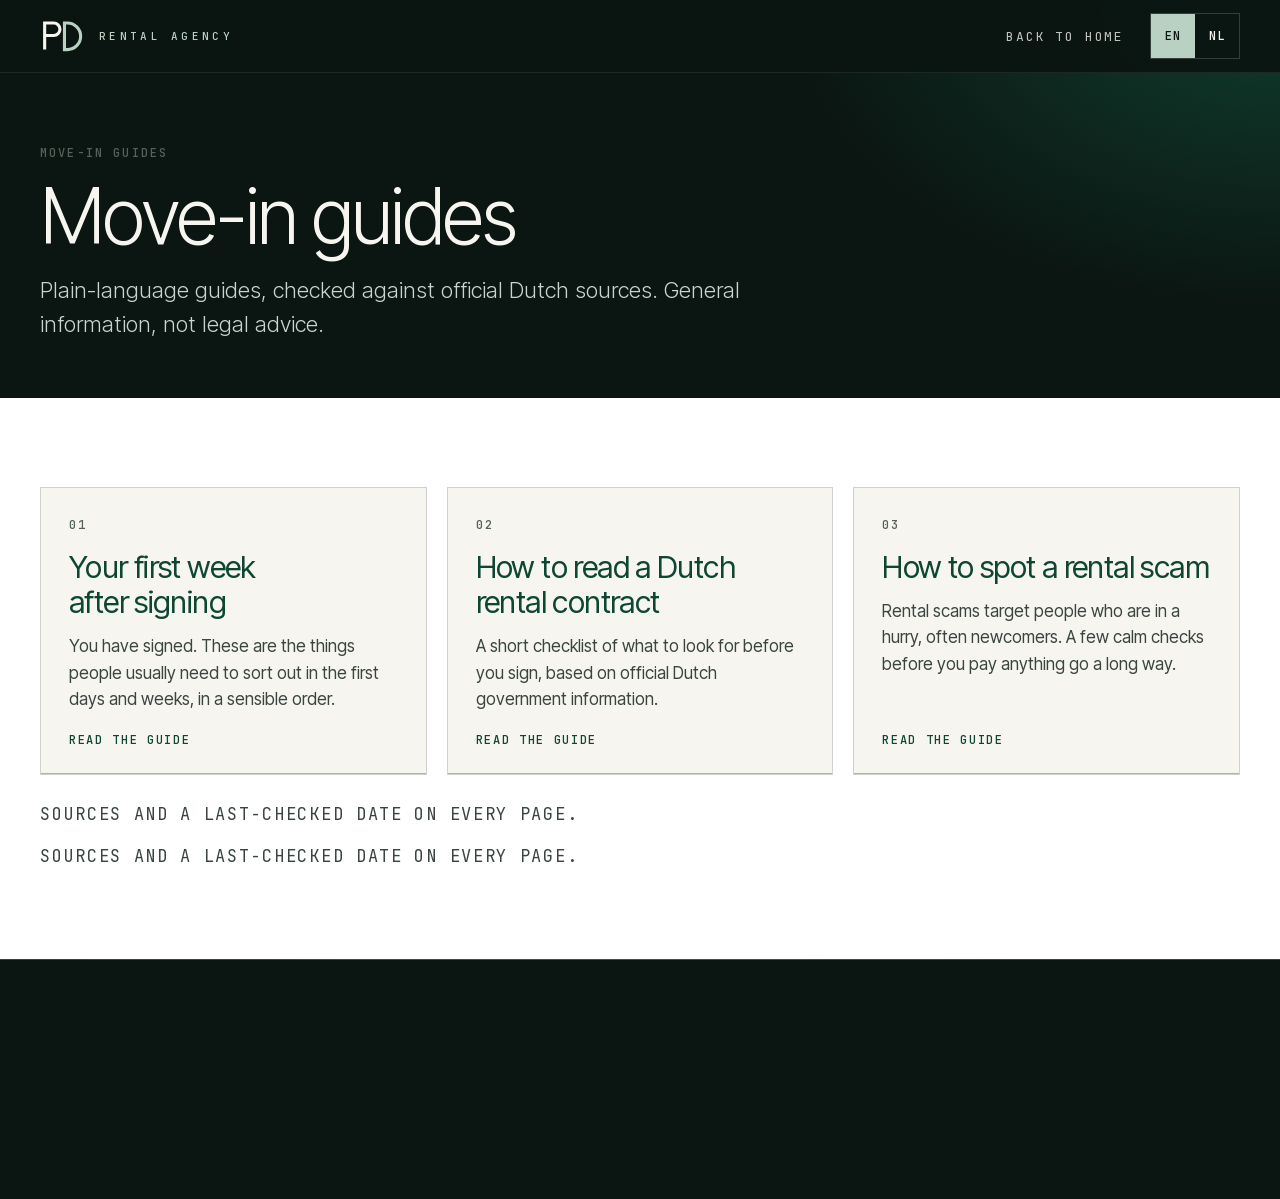
==== commit 1f088726: "Light legal and guide pages, manifest colours Co-Authored-By: Claude Sonnet 5.5 <noreply@anthropic.c" ====
--- a/guides/index.html
+++ b/guides/index.html
@@ -5,7 +5,7 @@
   <meta name="viewport" content="width=device-width, initial-scale=1, viewport-fit=cover">
   <title>Move-in guides – Property Direct</title>
   <meta name="description" content="Plain-language guides for moving to the Netherlands: your first week, reading a rental contract and spotting rental scams.">
-  <meta name="theme-color" content="#0B1512">
+  <meta name="theme-color" content="#F6F5F0">
   <meta name="color-scheme" content="light">
   <meta name="robots" content="index, follow">
   <link rel="alternate" hreflang="en" href="https://propertydirect.nl/guides/">
@@ -56,9 +56,8 @@
 
   <main id="main">
     <section class="legal-hero">
-      <div class="sign-bg" aria-hidden="true"><picture><source type="image/avif" srcset="../assets/media/bridge-bike-800.avif 800w, ../assets/media/bridge-bike-1600.avif 1600w" sizes="100vw"><source type="image/webp" srcset="../assets/media/bridge-bike-800.webp 800w, ../assets/media/bridge-bike-1600.webp 1600w" sizes="100vw"><img src="../assets/media/bridge-bike-800.webp" width="1600" height="900" decoding="async" alt=""></picture></div>
       <div class="wrap">
-        <p class="label on-dark"><a class="crumb" href="../index.html" data-i18n="guidesLabel">Move-in guides</a></p>
+        <p class="label"><a class="crumb" href="../index.html" data-i18n="guidesLabel">Move-in guides</a></p>
         <h1 data-lang-block="en">Move-in guides</h1>
         <h1 data-lang-block="nl" hidden>Verhuisgidsen</h1>
         <p class="lead-hero" data-i18n="guidesLead" data-lang-block="en">Plain-language guides, checked against official Dutch sources. General information, not legal advice.</p>
